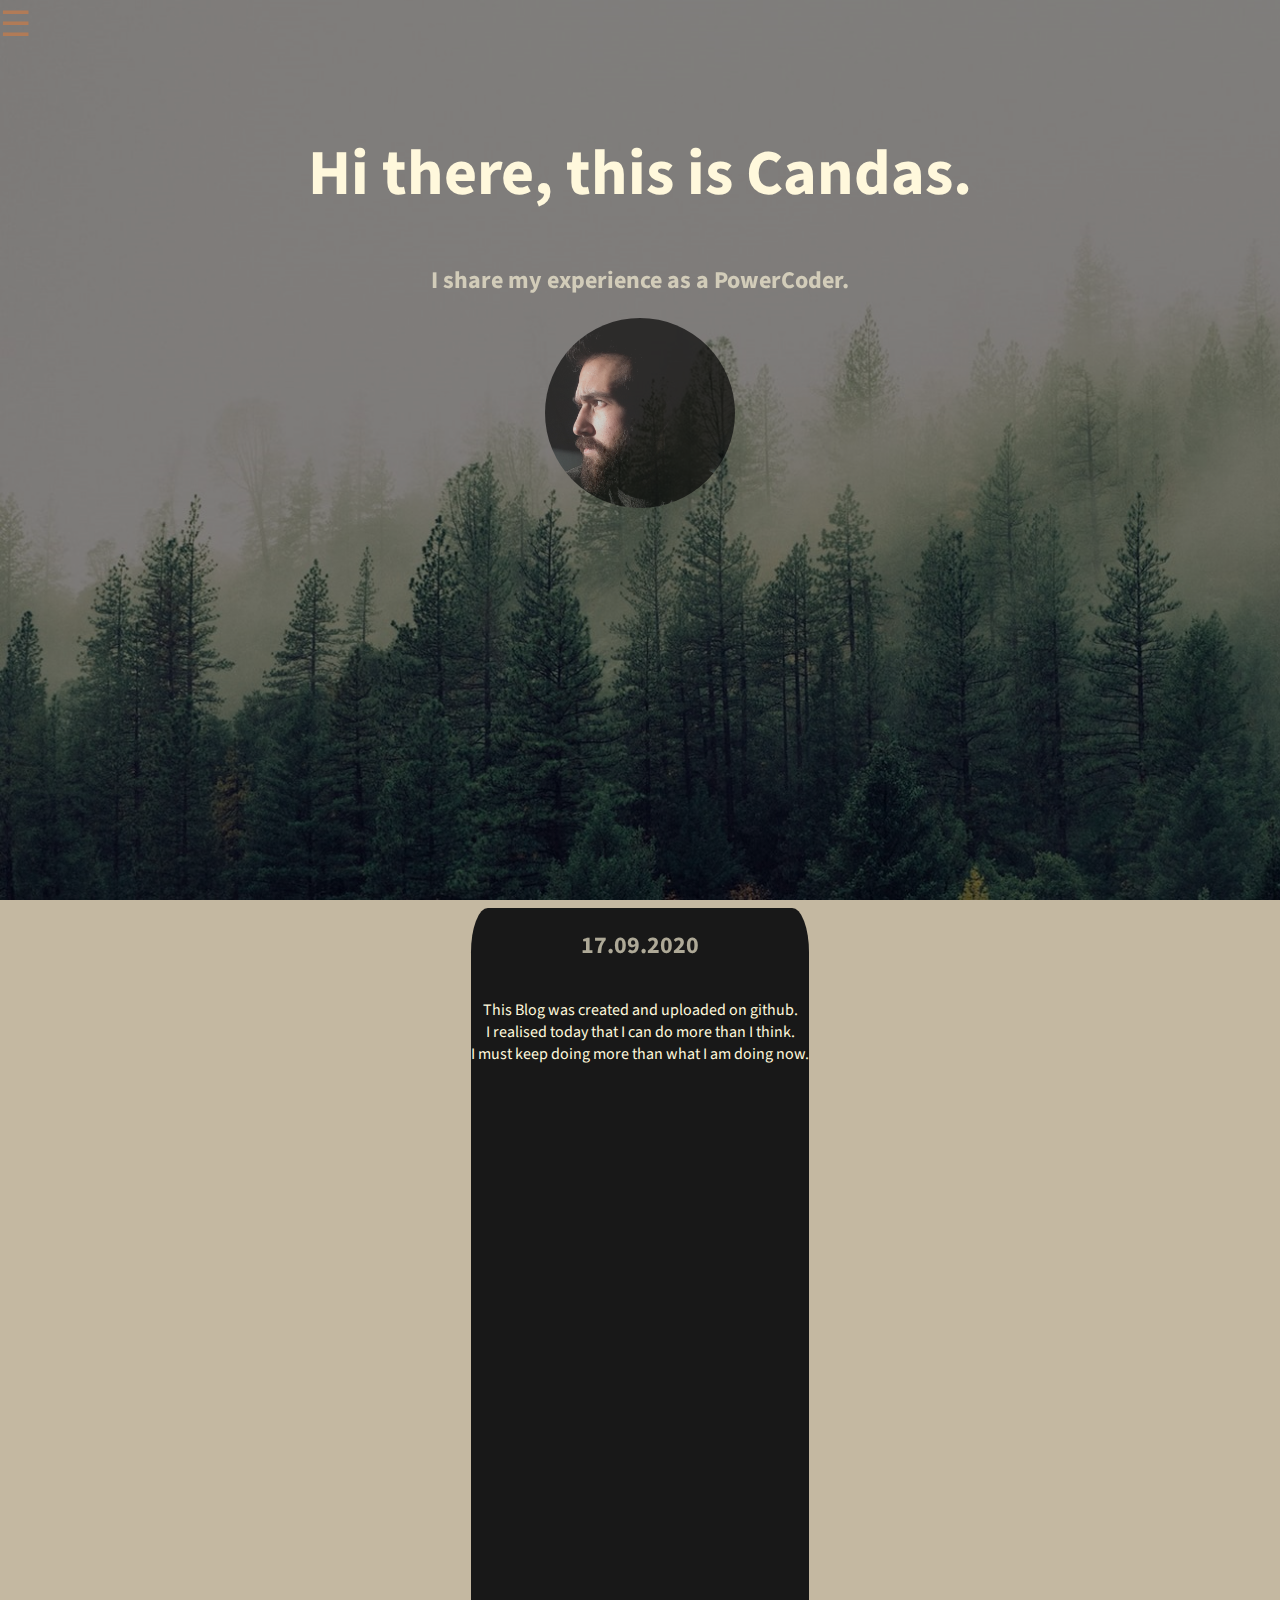
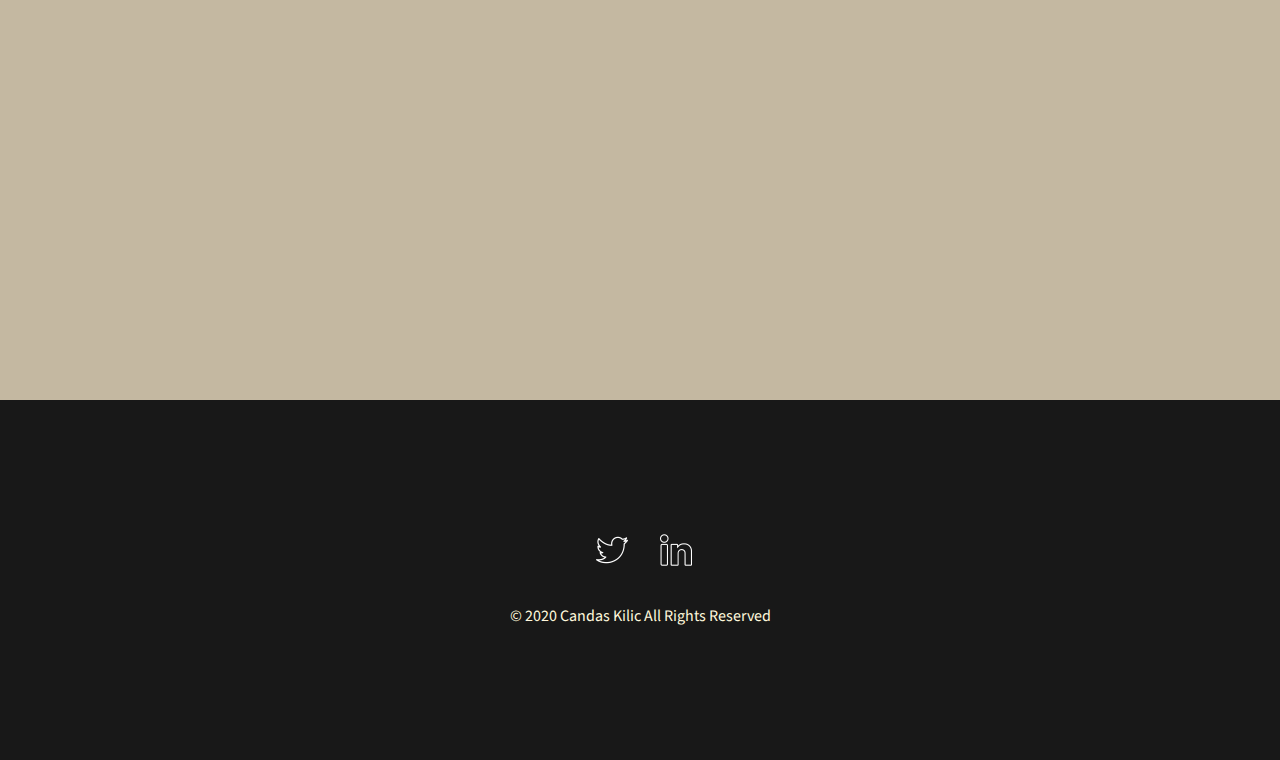
==== index.html @ 48cf48e7 "contact update" ====
<!DOCTYPE html>
<html lang="en">
<head>
    <meta charset="UTF-8">
    <meta name="viewport" content="width=device-width, initial-scale=1.0">
    <link rel="stylesheet" href="style.css">
    <link href="https://fonts.googleapis.com/css2?family=Kumbh+Sans&display=swap" rel="stylesheet">
    <title>New Layout for My Blog</title>
</head>
<body>
    <div class="container">
        <header class="logo-and-menu">
        
        <div id="mySidebar" class="sidebar">
                <a href="javascript:void(0)" class="closebtn" onclick="closeNav()">×</a>
                <a href="#home">Home</a>
                <a href="#blog">Blog</a>
                <a href="#">Clients</a>
                <a href="#contact">Contact</a>
              </div>
              
              <div id="main">
                <button class="openbtn" onclick="openNav()">☰
                </button>  
              </div>
              
              
            
        </header>

        <section class="welcome-section">
                <h1 id="home">Hi there, this is Candas.</h1>
                <h2>I share my experience as a PowerCoder.</h2>
                
                <div>
                    <img class="profile-pic" src="images/20190318_1814392.jpg" alt="profile picture" height="190px" width="190px">
                </div>
                        
        </section>

        <section id="blog" class="blog-section">

                <article class="daily-cards">
                    <h2>17.09.2020</h2>
                    <p>
                        This Blog was created and uploaded on github.<br>
                        I realised today that I can do more than I think.<br>
                        I must keep doing more than what I am doing now.<br>
                    </p>
                </article>
                
        </section>

        <section id="" class="blog-section">

        </section>

        <section id="" class="blog-section">

        </section>

    </div>
    
    <script>
        function openNav() {
          document.getElementById("mySidebar").style.width = "200px";
          document.getElementById("main").style.marginLeft = "200px";
        }
        
        function closeNav() {
          document.getElementById("mySidebar").style.width = "0";
          document.getElementById("main").style.marginLeft= "0";
        }
        </script>
           
</body>


<footer id="contact">
    <div>

        <ul class="footer-list">
            <li>
                <a target="_blank" href="https://twitter.com/candasklc"><img class="social-logos" src="images/twitter.png" alt="twitter"></a>
            </li>
            
            <li>
                <a href=""><img class="social-logos" src="images/linkedin.png" alt="linked-in"></a>
            </li>
            
            
        </ul>
        
    </div>  

    <div class="copyright">
        <p>
            © 2020 Candas Kilic All Rights Reserved
        </p>
    </div>

</footer>


</html>
---- style.css ----
@import url('https://fonts.googleapis.com/css2?family=Source+Sans+Pro&display=swap');
html{
    scroll-behavior: smooth;
    background-color: rgb(24, 24, 24);
    color: cornsilk;
    font-family: 'Source Sans Pro', sans-serif;

}
body{
    margin: 0;
}
.container{
    padding: 0;
    margin: 0;
}
.logo-and-menu{
    position: fixed;
    width: 100%;
    display: inline-flex;
    justify-content: space-between;
    background-color: transparent;
    
    
}
/*----------------MENU---------------*/
.sidebar {
    height: 100%;
    width: 0;
    position: fixed;
    z-index: 1;
    top: 0;
    left: 0;
    background-color: #111;
    overflow-x: hidden;
    transition: 0.2s;
    padding-top: 60px;
  }
  
  .sidebar a {
    padding: 8px 8px 8px 32px;
    text-decoration: none;
    font-size: 25px;
    font-family: 'Source Sans Pro', sans-serif;
    color: #818181;
    display: block;
    transition: 0.3s;
  }
  
  .sidebar a:hover {
    color: rgb(177, 123, 87);
  }
  
  .sidebar .closebtn {
    position: absolute;
    top: 0;
    right: 25px;
    font-size: 36px;
    margin-left: 50px;
  }
  
  .openbtn {
    font-family: 'Source Sans Pro', sans-serif;
    font-size: 2em;
    text-decoration: none;
    cursor: pointer;
    background-color: transparent;
    color: white;
    padding:0;
    border: none;
    transition: 0.3s;
  }
  
  .openbtn:hover {
    color: rgb(177, 123, 87);
    font-size: 2.2em;
  }
  
  #main {
    transition: margin-left .5s;
    padding: 0;
  }
  
  /* On smaller screens, where height is less than 450px, change the style of the sidenav (less padding and a smaller font size) */
  @media screen and (max-height: 450px) {
    .sidebar {padding-top: 15px;}
    .sidebar a {font-size: 18px;}
  }
/*----------------/MENU---------------*/


/*----------------Welcome Section---------------*/

.welcome-section{
    width: 100%;
    height: 100vh;
    background-image: linear-gradient(rgba(0,0,0,0.5),rgba(0,0,0,0.5)), url(images/jay-mantri-TFyi0QOx08c-unsplash.jpg);
    background-size: cover;
    text-align: center;   

}

h1{
    font-size: 4em;
    margin-top: 0;
    padding-top: 2em;
    
}
h2{
    opacity: 65%;
}
.profile-pic{
    border-radius: 50%;
    opacity: 65%;
    transition: 0.3s
}
.profile-pic:hover{
    border-radius: 40%;
    opacity: 85%;
}

/*----------------/Welcome Section---------------*/





/*----------------Blog Section---------------*/

.blog-section{
    width: 100%;
    height: 100vh;
    display: flex;
    text-align: center;   
    font-family: 'Source Sans Pro', sans-serif;
    background-color: rgb(196, 184, 161);
    justify-content: center;
}
.daily-cards{
    background-color: rgb(24, 24, 24);
    max-width: 100%;
    margin: .5em;
    
}
article{
    display: flex;
    flex-direction: column;
     
    border-radius: 5%;
    transition: 2s;

}
article:hover{
    background-color: rgba(31, 31, 31, 0.664);
}

/*----------------/Blog Section---------------*/







/*----------------Footer---------------*/
footer{
    background-color: rgb(24, 24, 24);
    height: 40vh;
    display: flex;
    justify-content: center;
    flex-direction: column;
}
footer > div{
    width: 100%;
    display: flex;
    justify-content: center;
}

.footer-list{
    list-style: none;
    display: flex;
}

.social-logos{
    width: 50%;
    border-bottom: solid transparent 1px;
    transition: 0.2s;
}
.social-logos:hover{
    border-bottom: solid white 1px;

}

.copyright > p{
    text-align: center;
}


/*----------------/Footer---------------*/
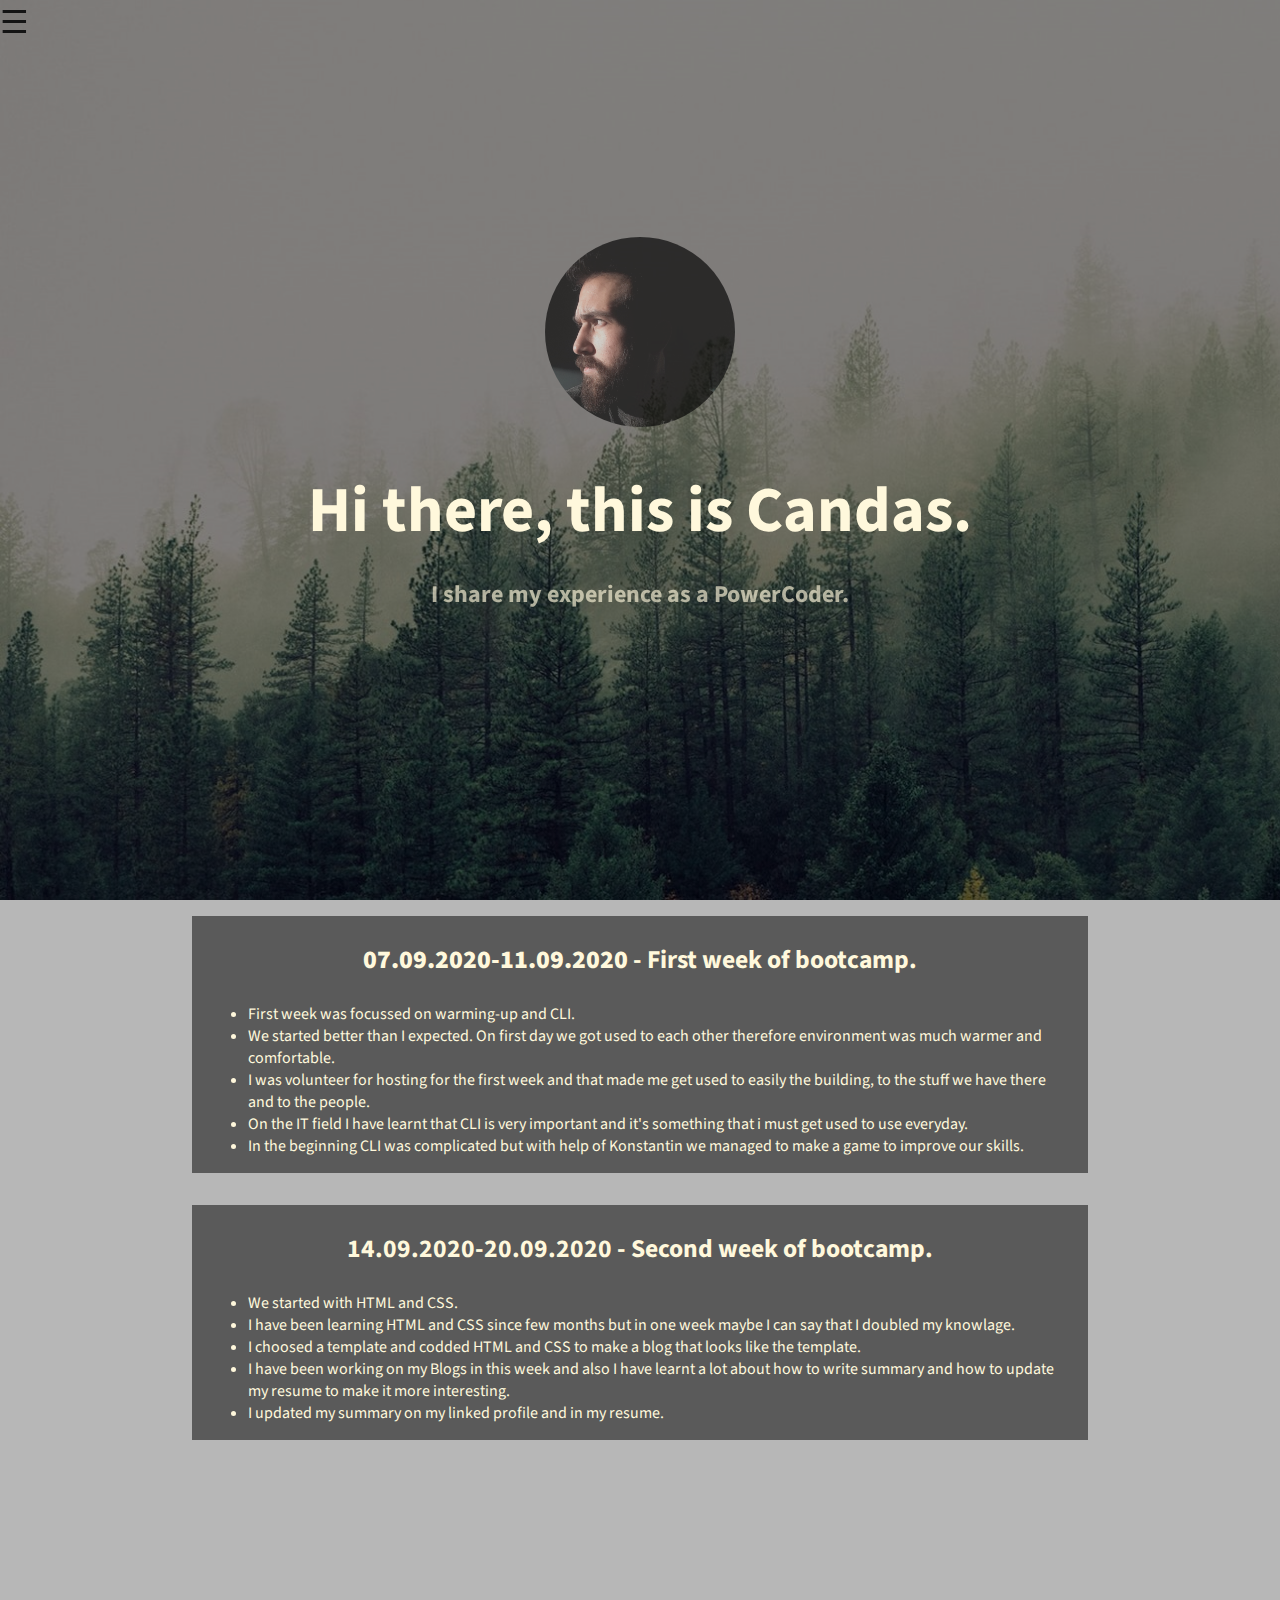
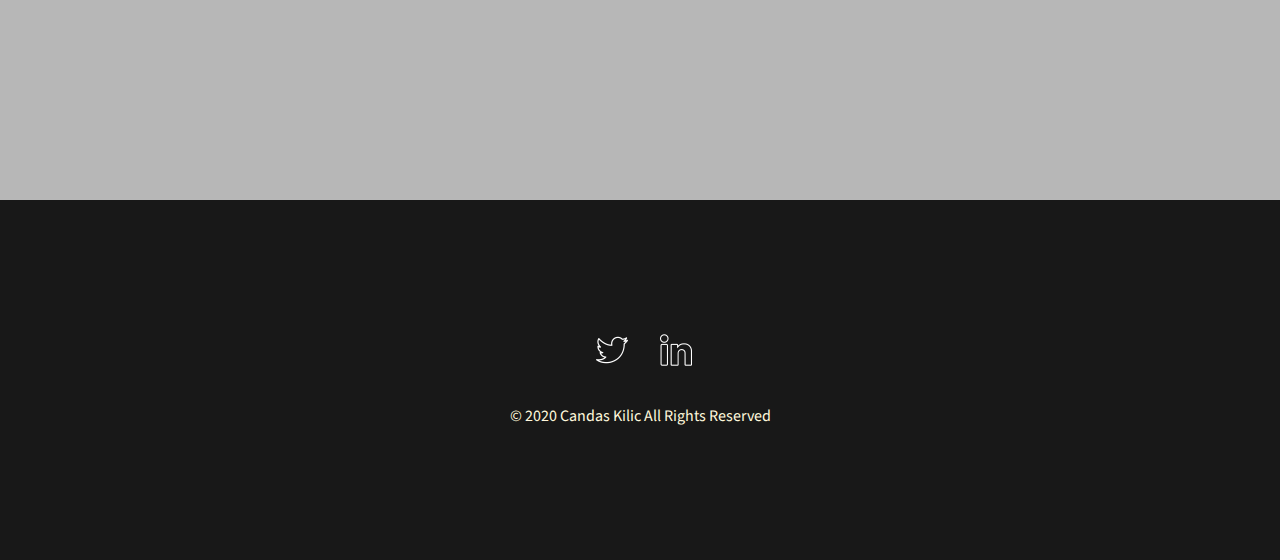
==== commit c1d0e5be: "Update" ====
--- a/index.html
+++ b/index.html
@@ -15,7 +15,7 @@
                 <a href="javascript:void(0)" class="closebtn" onclick="closeNav()">×</a>
                 <a href="#home">Home</a>
                 <a href="#blog">Blog</a>
-                <a href="#">Clients</a>
+                <a href="#cv">CV</a>
                 <a href="#contact">Contact</a>
               </div>
               
@@ -24,38 +24,60 @@
                 </button>  
               </div>
               
-              
+         </header>
+
+        <section  id="home" class="welcome-section">
+
+            <div>
+                <img class="profile-pic" src="images/20190318_1814392.jpg" alt="profile picture" height="190px" width="190px">
+            </div>
             
-        </header>
-
-        <section class="welcome-section">
-                <h1 id="home">Hi there, this is Candas.</h1>
+            <p>
+                <h1>Hi there, this is Candas.</h1>
                 <h2>I share my experience as a PowerCoder.</h2>
-                
-                <div>
-                    <img class="profile-pic" src="images/20190318_1814392.jpg" alt="profile picture" height="190px" width="190px">
-                </div>
+            </p>
+                    
+               
                         
         </section>
 
         <section id="blog" class="blog-section">
 
-                <article class="daily-cards">
-                    <h2>17.09.2020</h2>
-                    <p>
-                        This Blog was created and uploaded on github.<br>
-                        I realised today that I can do more than I think.<br>
-                        I must keep doing more than what I am doing now.<br>
-                    </p>
-                </article>
-                
-        </section>
+            <article class="blog-articles">
+                <h3><strong>07.09.2020-11.09.2020</strong> - First week of bootcamp.</h3>
+            <ul class="blog-lists">
+               <li>First week was focussed on warming-up and CLI.</li>
+               <li>We started better than I expected. On first day we got used to each other therefore environment was much warmer and comfortable.</li>
+               <li>I was volunteer for hosting for the first week and that made me get used to easily the building, to the stuff we have there and to the people.</li>
+               <li>On the IT field I have learnt that CLI is very important and it's something that i must get used to use everyday.</li>
+               <li>In the beginning CLI was complicated but with help of Konstantin we managed to make a game to improve our skills.</li>
+            </ul>
+            </article>
+            <article class="blog-articles">
+                <h3><time>14.09.2020-20.09.2020</time> - Second week of bootcamp.</h3>
+            <ul>
+               <li>We started with HTML and CSS.</li>
+               <li>I have been learning HTML and CSS since few months but in one week maybe I can say that I doubled my knowlage.</li>
+               <li>I choosed a template and codded HTML and CSS to make a blog that looks like the template.</li>
+               <li>I have been working on my Blogs in this week and also I have learnt a lot about how to write summary and how to update my resume to make it more interesting.</li>
+               <li>I updated my summary on my linked profile and in my resume.</li>
+            </ul>
+            </article>
+            <article class="blog-articles"></article>
+            <article class="blog-articles"></article>
+            <article class="blog-articles"></article>
+            <article class="blog-articles"></article>
 
-        <section id="" class="blog-section">
+            
+
 
         </section>
 
-        <section id="" class="blog-section">
+        <section id="" class="">
+
+        </section>
+
+        <section id="" class="">
 
         </section>
 
--- a/style.css
+++ b/style.css
@@ -47,7 +47,7 @@
   }
   
   .sidebar a:hover {
-    color: rgb(177, 123, 87);
+    color: rgb(221, 221, 221);
   }
   
   .sidebar .closebtn {
@@ -71,8 +71,8 @@
   }
   
   .openbtn:hover {
-    color: rgb(177, 123, 87);
-    font-size: 2.2em;
+    color: rgb(20, 20, 20);
+    font-size: 2em;
   }
   
   #main {
@@ -95,14 +95,18 @@
     height: 100vh;
     background-image: linear-gradient(rgba(0,0,0,0.5),rgba(0,0,0,0.5)), url(images/jay-mantri-TFyi0QOx08c-unsplash.jpg);
     background-size: cover;
-    text-align: center;   
+    text-align: center; 
+    display: flex;
+    flex-direction: column;
+    justify-content: center;
+
 
 }
 
 h1{
     font-size: 4em;
-    margin-top: 0;
-    padding-top: 2em;
+    margin: 0;
+    padding: 0;
     
 }
 h2{
@@ -115,7 +119,7 @@
 }
 .profile-pic:hover{
     border-radius: 40%;
-    opacity: 85%;
+    opacity: 80%;
 }
 
 /*----------------/Welcome Section---------------*/
@@ -128,31 +132,36 @@
 
 .blog-section{
     width: 100%;
-    height: 100vh;
-    display: flex;
-    text-align: center;   
-    font-family: 'Source Sans Pro', sans-serif;
-    background-color: rgb(196, 184, 161);
-    justify-content: center;
-}
-.daily-cards{
-    background-color: rgb(24, 24, 24);
-    max-width: 100%;
-    margin: .5em;
-    
-}
-article{
+    height: 100vh; 
+    background-color: rgba(216, 216, 216, 0.829);
     display: flex;
     flex-direction: column;
-     
-    border-radius: 5%;
-    transition: 2s;
-
-}
-article:hover{
-    background-color: rgba(31, 31, 31, 0.664);
-}
-
+    align-items: center;
+}
+.blog-articles{
+    background-color: #5a5a5a; 
+
+    max-width: 70%;
+    max-height: 45vh;
+    margin-top: 1em;
+    margin-bottom: 1em;
+    
+}
+.blog-lists{
+    text-align: left;
+}
+article > h3{
+    text-align: center;
+    font-size: 1.6em;
+}
+article > ul{
+   
+    margin: 1em;
+}
+
+article > li{
+    font-size: .4em;
+}
 /*----------------/Blog Section---------------*/
 
 
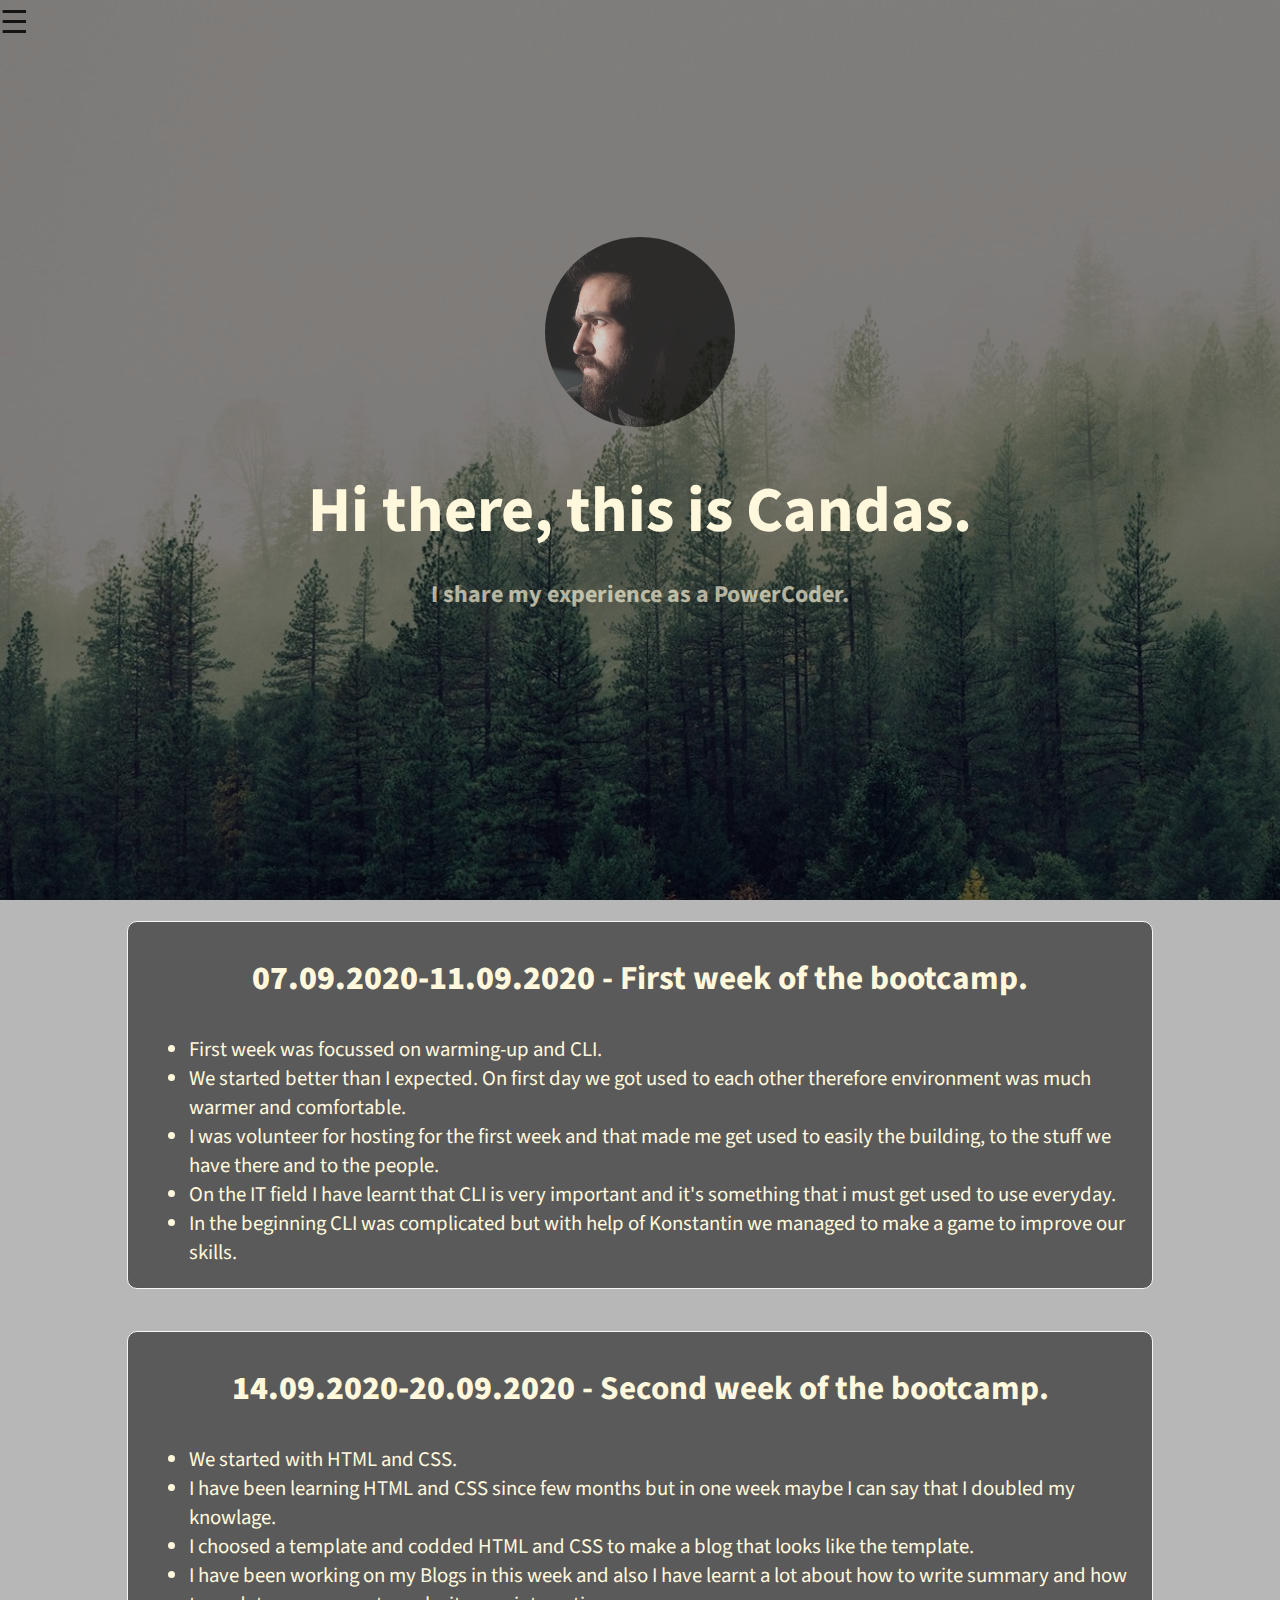
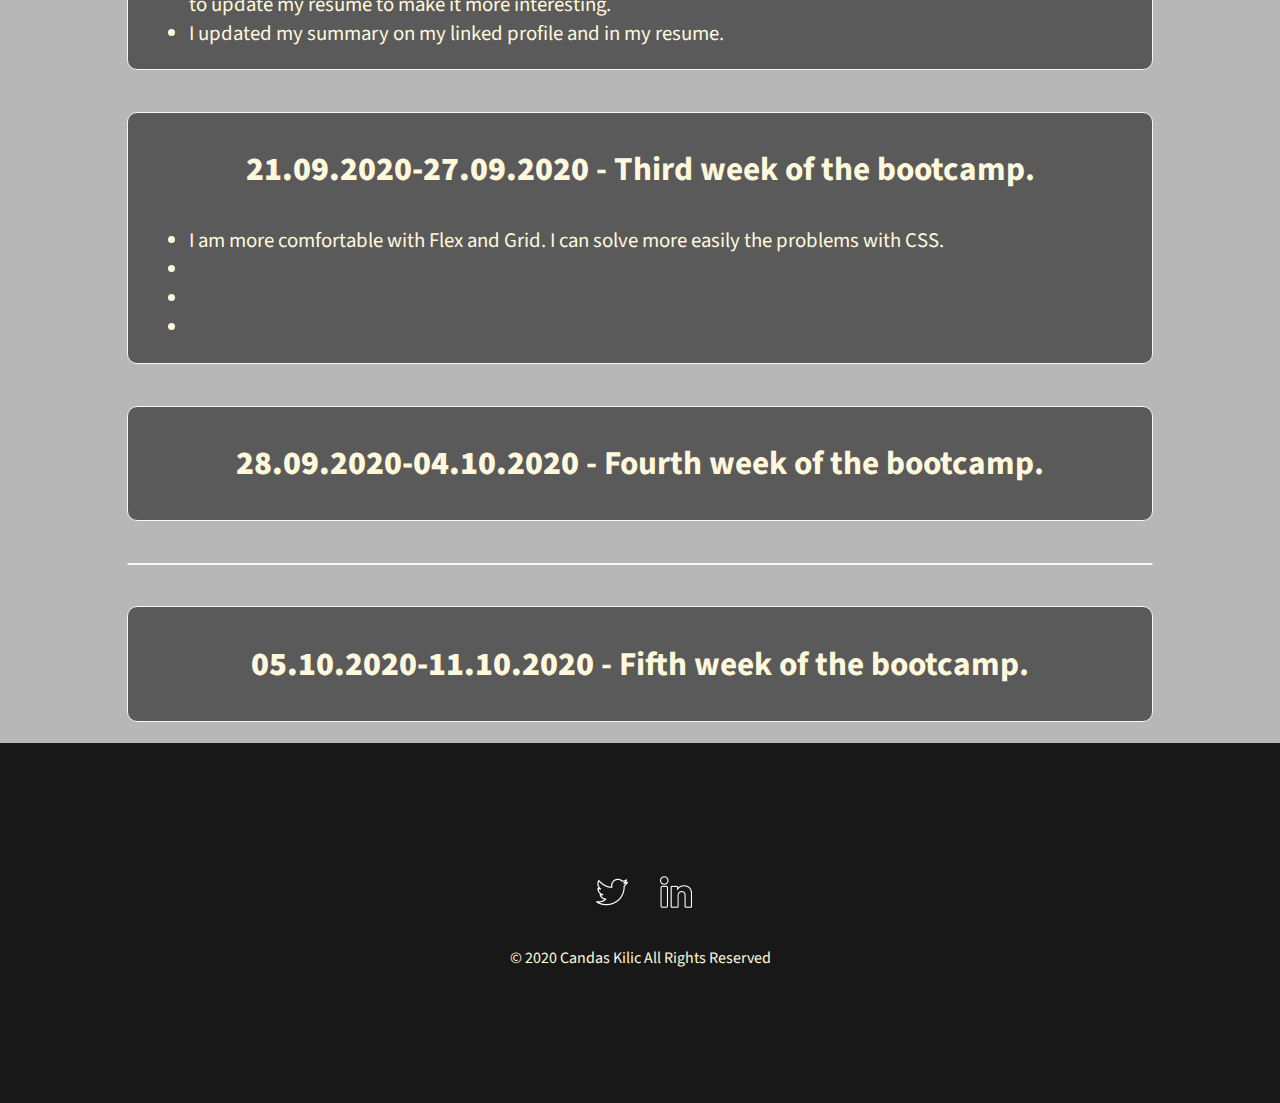
==== commit 62fe0356: "Update of last week of September" ====
--- a/index.html
+++ b/index.html
@@ -44,7 +44,7 @@
         <section id="blog" class="blog-section">
 
             <article class="blog-articles">
-                <h3><strong>07.09.2020-11.09.2020</strong> - First week of bootcamp.</h3>
+                <h3><strong>07.09.2020-11.09.2020</strong> - First week of the bootcamp.</h3>
             <ul class="blog-lists">
                <li>First week was focussed on warming-up and CLI.</li>
                <li>We started better than I expected. On first day we got used to each other therefore environment was much warmer and comfortable.</li>
@@ -54,7 +54,7 @@
             </ul>
             </article>
             <article class="blog-articles">
-                <h3><time>14.09.2020-20.09.2020</time> - Second week of bootcamp.</h3>
+                <h3><strong>14.09.2020-20.09.2020</strong> - Second week of the bootcamp.</h3>
             <ul>
                <li>We started with HTML and CSS.</li>
                <li>I have been learning HTML and CSS since few months but in one week maybe I can say that I doubled my knowlage.</li>
@@ -63,11 +63,22 @@
                <li>I updated my summary on my linked profile and in my resume.</li>
             </ul>
             </article>
-            <article class="blog-articles"></article>
-            <article class="blog-articles"></article>
-            <article class="blog-articles"></article>
-            <article class="blog-articles"></article>
+            <article class="blog-articles">
+                <h3><strong>21.09.2020-27.09.2020</strong> - Third week of the bootcamp.</h3>
+                <ul>
+                    <li>I am more comfortable with Flex and Grid. I can solve more easily the problems with CSS.</li>
+                    <li></li>
+                    <li></li>
+                    <li></li>
 
+                </ul>
+            </article>
+            <article class="blog-articles">
+                <h3><strong>28.09.2020-04.10.2020</strong> - Fourth week of the bootcamp.</h3>
+            </article>            <article class="blog-articles"></article>
+            <article class="blog-articles">
+                <h3><strong>05.10.2020-11.10.2020</strong> - Fifth week of the bootcamp.</h3>
+            </article>
             
 
 
--- a/style.css
+++ b/style.css
@@ -23,11 +23,14 @@
     
 }
 /*----------------MENU---------------*/
+header{
+    z-index: 1;
+}
 .sidebar {
     height: 100%;
     width: 0;
     position: fixed;
-    z-index: 1;
+    
     top: 0;
     left: 0;
     background-color: #111;
@@ -84,6 +87,7 @@
   @media screen and (max-height: 450px) {
     .sidebar {padding-top: 15px;}
     .sidebar a {font-size: 18px;}
+    .blog-articles{max-width: 100%;}
   }
 /*----------------/MENU---------------*/
 
@@ -131,8 +135,7 @@
 /*----------------Blog Section---------------*/
 
 .blog-section{
-    width: 100%;
-    height: 100vh; 
+    width: 100%; 
     background-color: rgba(216, 216, 216, 0.829);
     display: flex;
     flex-direction: column;
@@ -140,13 +143,19 @@
 }
 .blog-articles{
     background-color: #5a5a5a; 
-
-    max-width: 70%;
-    max-height: 45vh;
+    border: solid 1.2px whitesmoke;
+    width: 80%;
     margin-top: 1em;
     margin-bottom: 1em;
-    
-}
+    border-radius: 10px;
+    transition: .5s;
+    font-size: 1.3em;
+    
+}
+.blog-articles:hover{
+    background-color:  #3d3d3d;
+}
+
 .blog-lists{
     text-align: left;
 }
@@ -155,13 +164,11 @@
     font-size: 1.6em;
 }
 article > ul{
+   margin: 1em;
    
-    margin: 1em;
-}
-
-article > li{
-    font-size: .4em;
-}
+}
+
+
 /*----------------/Blog Section---------------*/
 
 
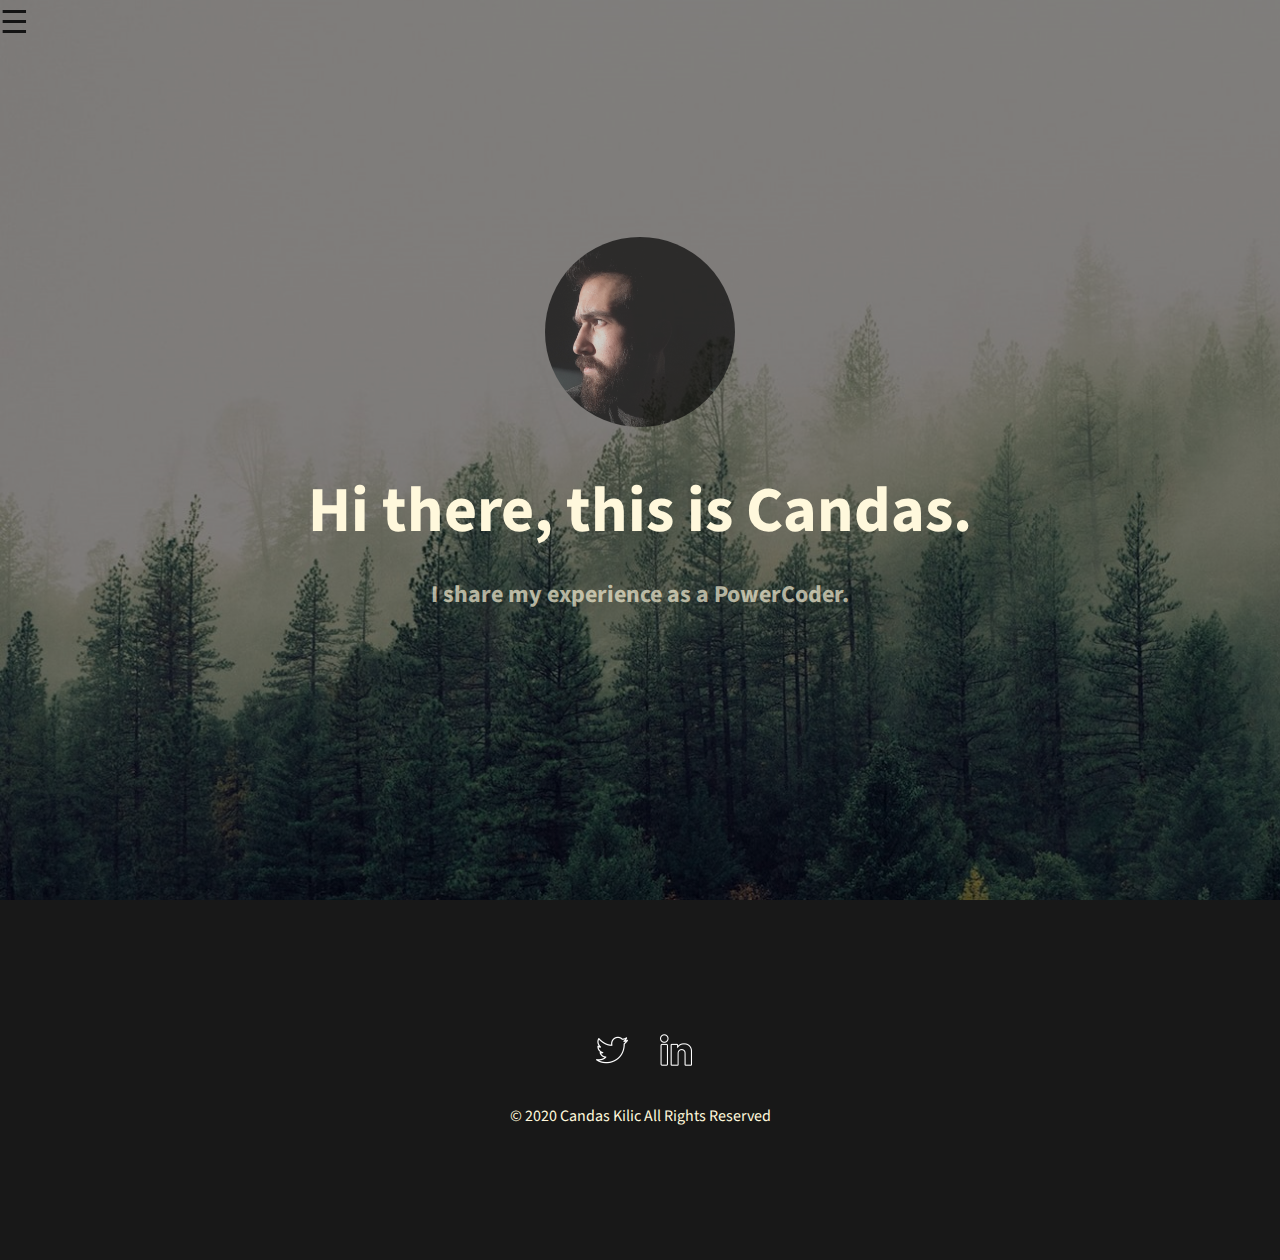
==== commit 2ba06df0: "Blog page created." ====
--- a/index.html
+++ b/index.html
@@ -14,8 +14,8 @@
         <div id="mySidebar" class="sidebar">
                 <a href="javascript:void(0)" class="closebtn" onclick="closeNav()">×</a>
                 <a href="#home">Home</a>
-                <a href="#blog">Blog</a>
-                <a href="#cv">CV</a>
+                <a href="blogpage/blogindex.html">Blog</a>
+                <a target="_blank" href="CV/CV_CandasKilic.docx.pdf">CV</a>
                 <a href="#contact">Contact</a>
               </div>
               
@@ -37,62 +37,18 @@
                 <h2>I share my experience as a PowerCoder.</h2>
             </p>
                     
-               
-                        
-        </section>
+         </section>
 
-        <section id="blog" class="blog-section">
-
-            <article class="blog-articles">
-                <h3><strong>07.09.2020-11.09.2020</strong> - First week of the bootcamp.</h3>
-            <ul class="blog-lists">
-               <li>First week was focussed on warming-up and CLI.</li>
-               <li>We started better than I expected. On first day we got used to each other therefore environment was much warmer and comfortable.</li>
-               <li>I was volunteer for hosting for the first week and that made me get used to easily the building, to the stuff we have there and to the people.</li>
-               <li>On the IT field I have learnt that CLI is very important and it's something that i must get used to use everyday.</li>
-               <li>In the beginning CLI was complicated but with help of Konstantin we managed to make a game to improve our skills.</li>
-            </ul>
-            </article>
-            <article class="blog-articles">
-                <h3><strong>14.09.2020-20.09.2020</strong> - Second week of the bootcamp.</h3>
-            <ul>
-               <li>We started with HTML and CSS.</li>
-               <li>I have been learning HTML and CSS since few months but in one week maybe I can say that I doubled my knowlage.</li>
-               <li>I choosed a template and codded HTML and CSS to make a blog that looks like the template.</li>
-               <li>I have been working on my Blogs in this week and also I have learnt a lot about how to write summary and how to update my resume to make it more interesting.</li>
-               <li>I updated my summary on my linked profile and in my resume.</li>
-            </ul>
-            </article>
-            <article class="blog-articles">
-                <h3><strong>21.09.2020-27.09.2020</strong> - Third week of the bootcamp.</h3>
-                <ul>
-                    <li>I am more comfortable with Flex and Grid. I can solve more easily the problems with CSS.</li>
-                    <li></li>
-                    <li></li>
-                    <li></li>
-
-                </ul>
-            </article>
-            <article class="blog-articles">
-                <h3><strong>28.09.2020-04.10.2020</strong> - Fourth week of the bootcamp.</h3>
-            </article>            <article class="blog-articles"></article>
-            <article class="blog-articles">
-                <h3><strong>05.10.2020-11.10.2020</strong> - Fifth week of the bootcamp.</h3>
-            </article>
-            
-
-
-        </section>
+ <!--******************************** END OF WELCOME SECTION  ******************************************-->       
 
         <section id="" class="">
 
         </section>
 
-        <section id="" class="">
-
-        </section>
+        
 
     </div>
+ <!--******************************** JAVASCRIPT ******************************************-->       
     
     <script>
         function openNav() {
@@ -105,7 +61,8 @@
           document.getElementById("main").style.marginLeft= "0";
         }
         </script>
-           
+    <!--******************************** END OF JAVASCRIPT ******************************************-->       
+        
 </body>
 
 
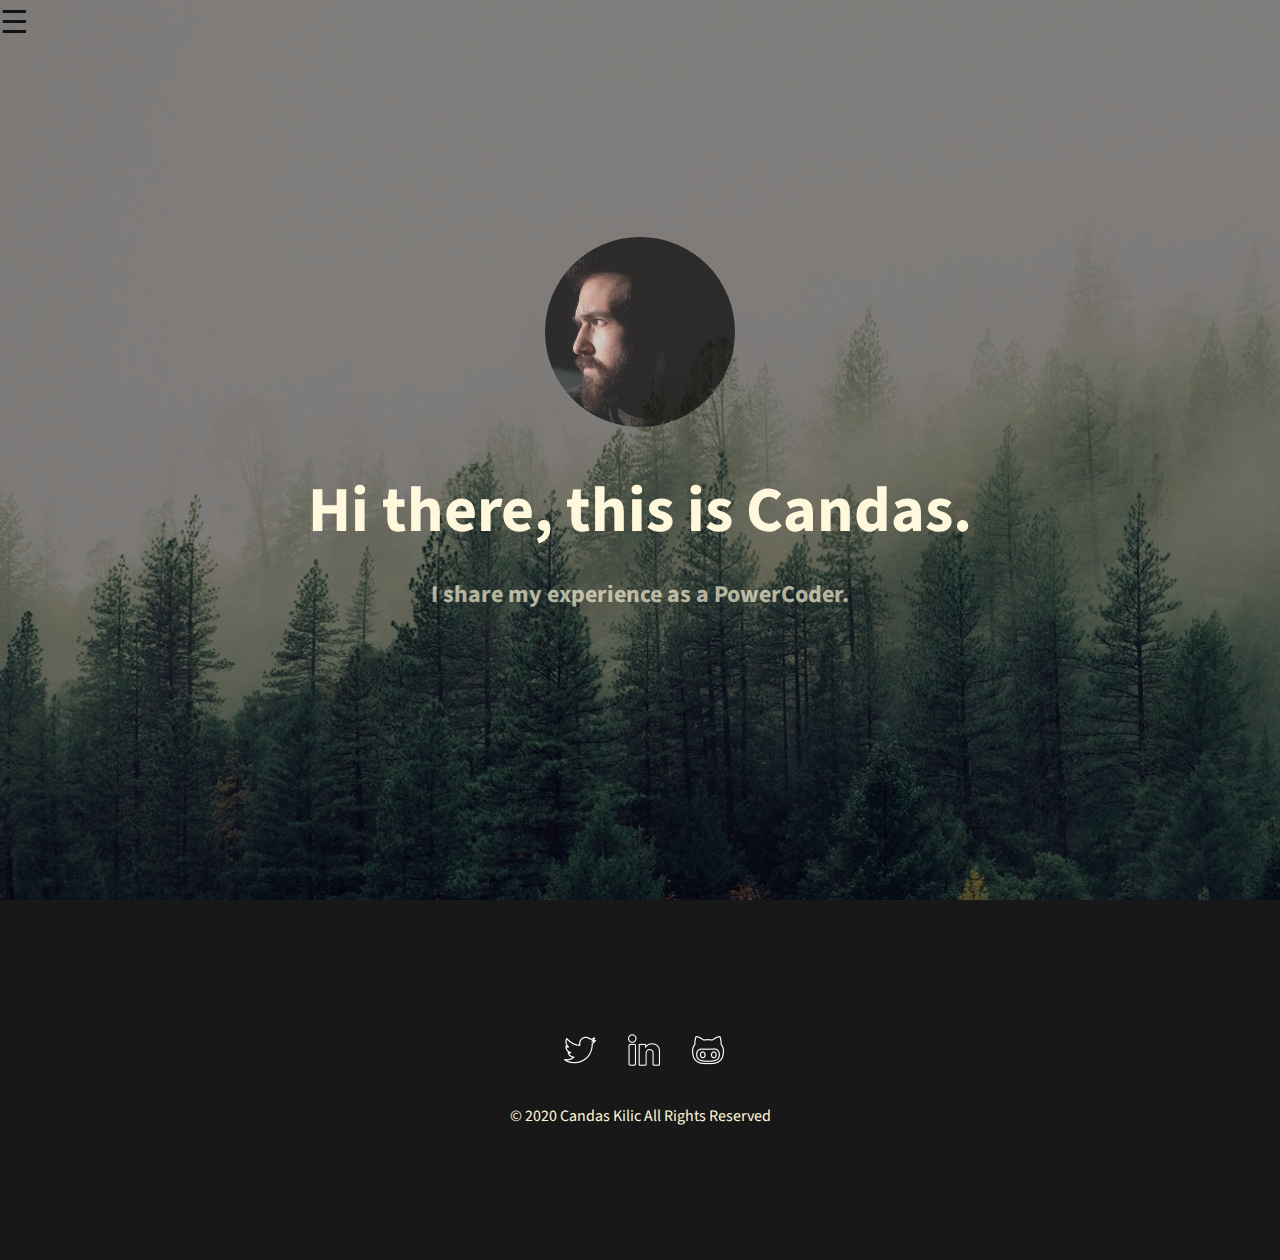
==== commit 8d8db4e0: "Update(links, blog page, post cards.)" ====
--- a/index.html
+++ b/index.html
@@ -9,6 +9,7 @@
 </head>
 <body>
     <div class="container">
+       
         <header class="logo-and-menu">
         
         <div id="mySidebar" class="sidebar">
@@ -75,7 +76,11 @@
             </li>
             
             <li>
-                <a href=""><img class="social-logos" src="images/linkedin.png" alt="linked-in"></a>
+                <a target="_blank" href="https://www.linkedin.com/in/candas-kilic/"><img class="social-logos" src="images/linkedin.png" alt="linked-in"></a>
+            </li>
+
+            <li>
+                <a target="_blank" href="https://github.com/candasklc"><img class="social-logos" src="../images/github.png" alt="github"></a>
             </li>
             
             
--- a/style.css
+++ b/style.css
@@ -103,8 +103,6 @@
     display: flex;
     flex-direction: column;
     justify-content: center;
-
-
 }
 
 h1{
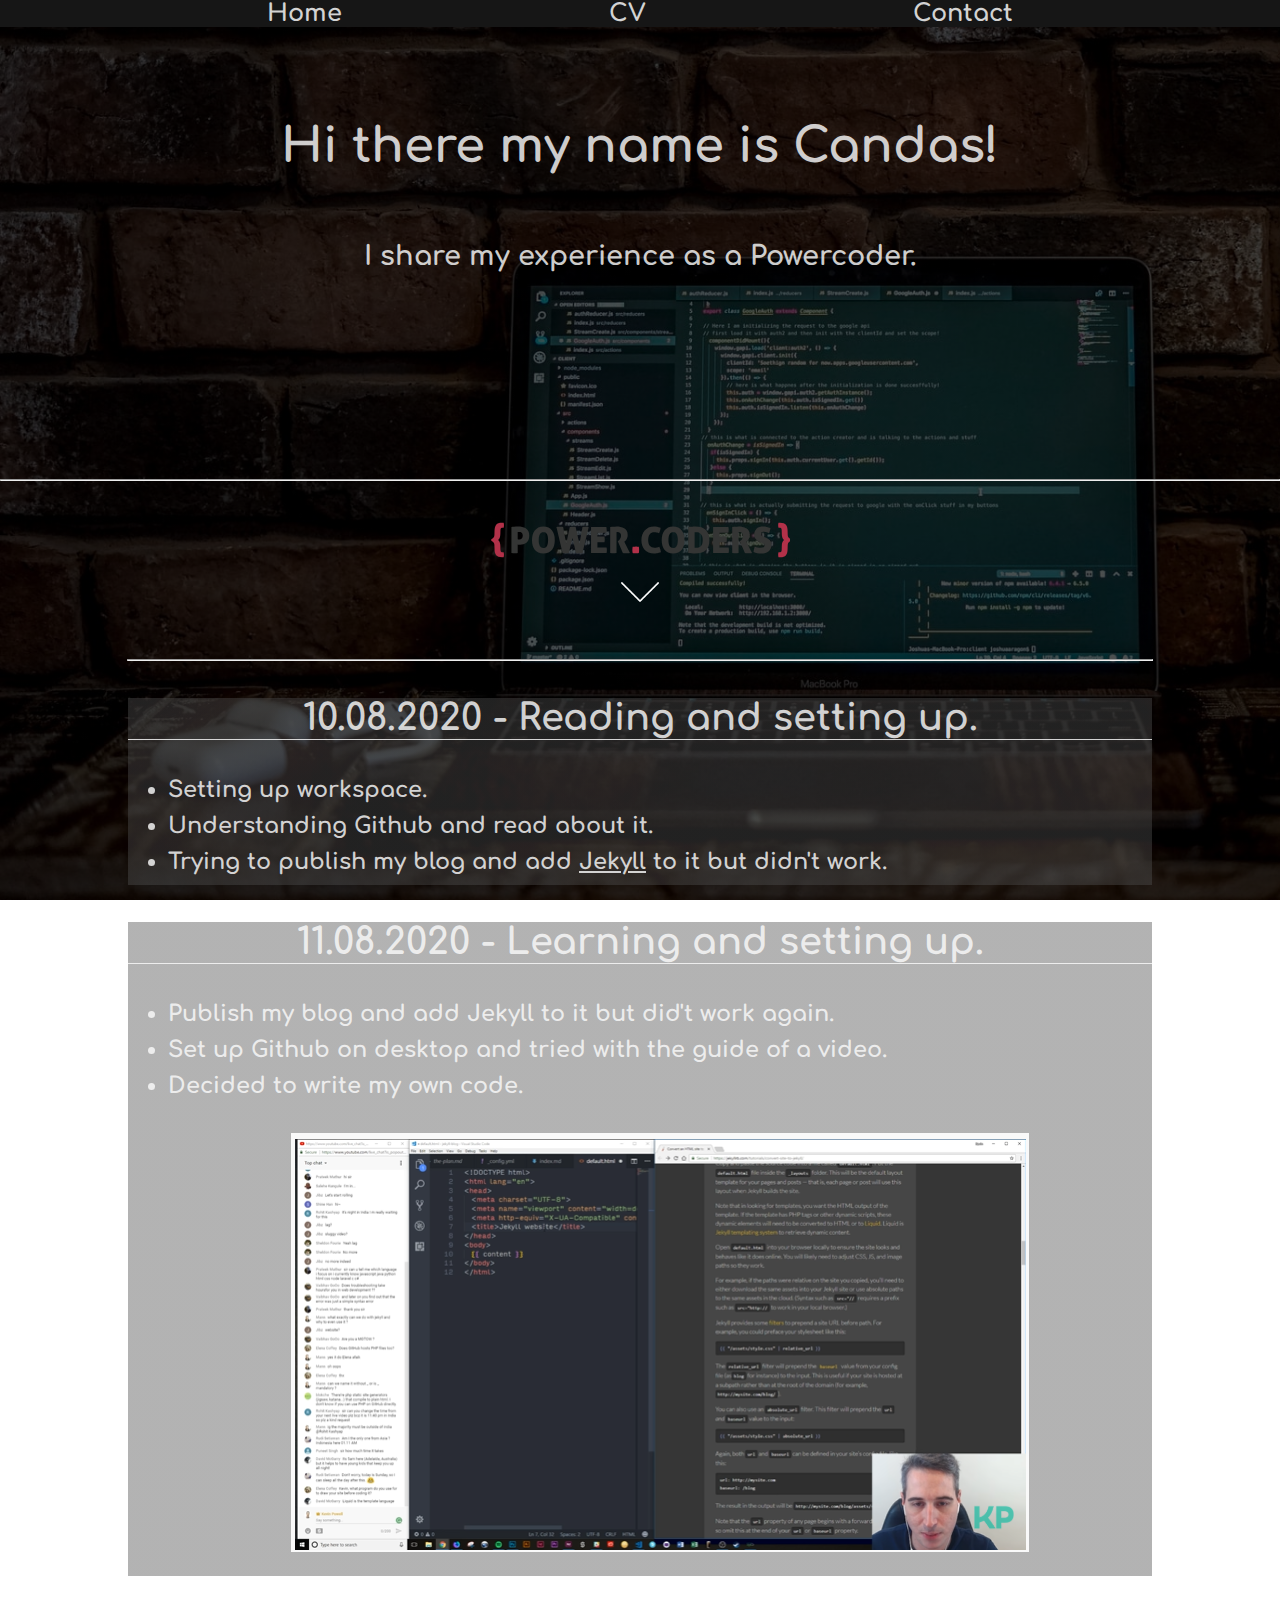
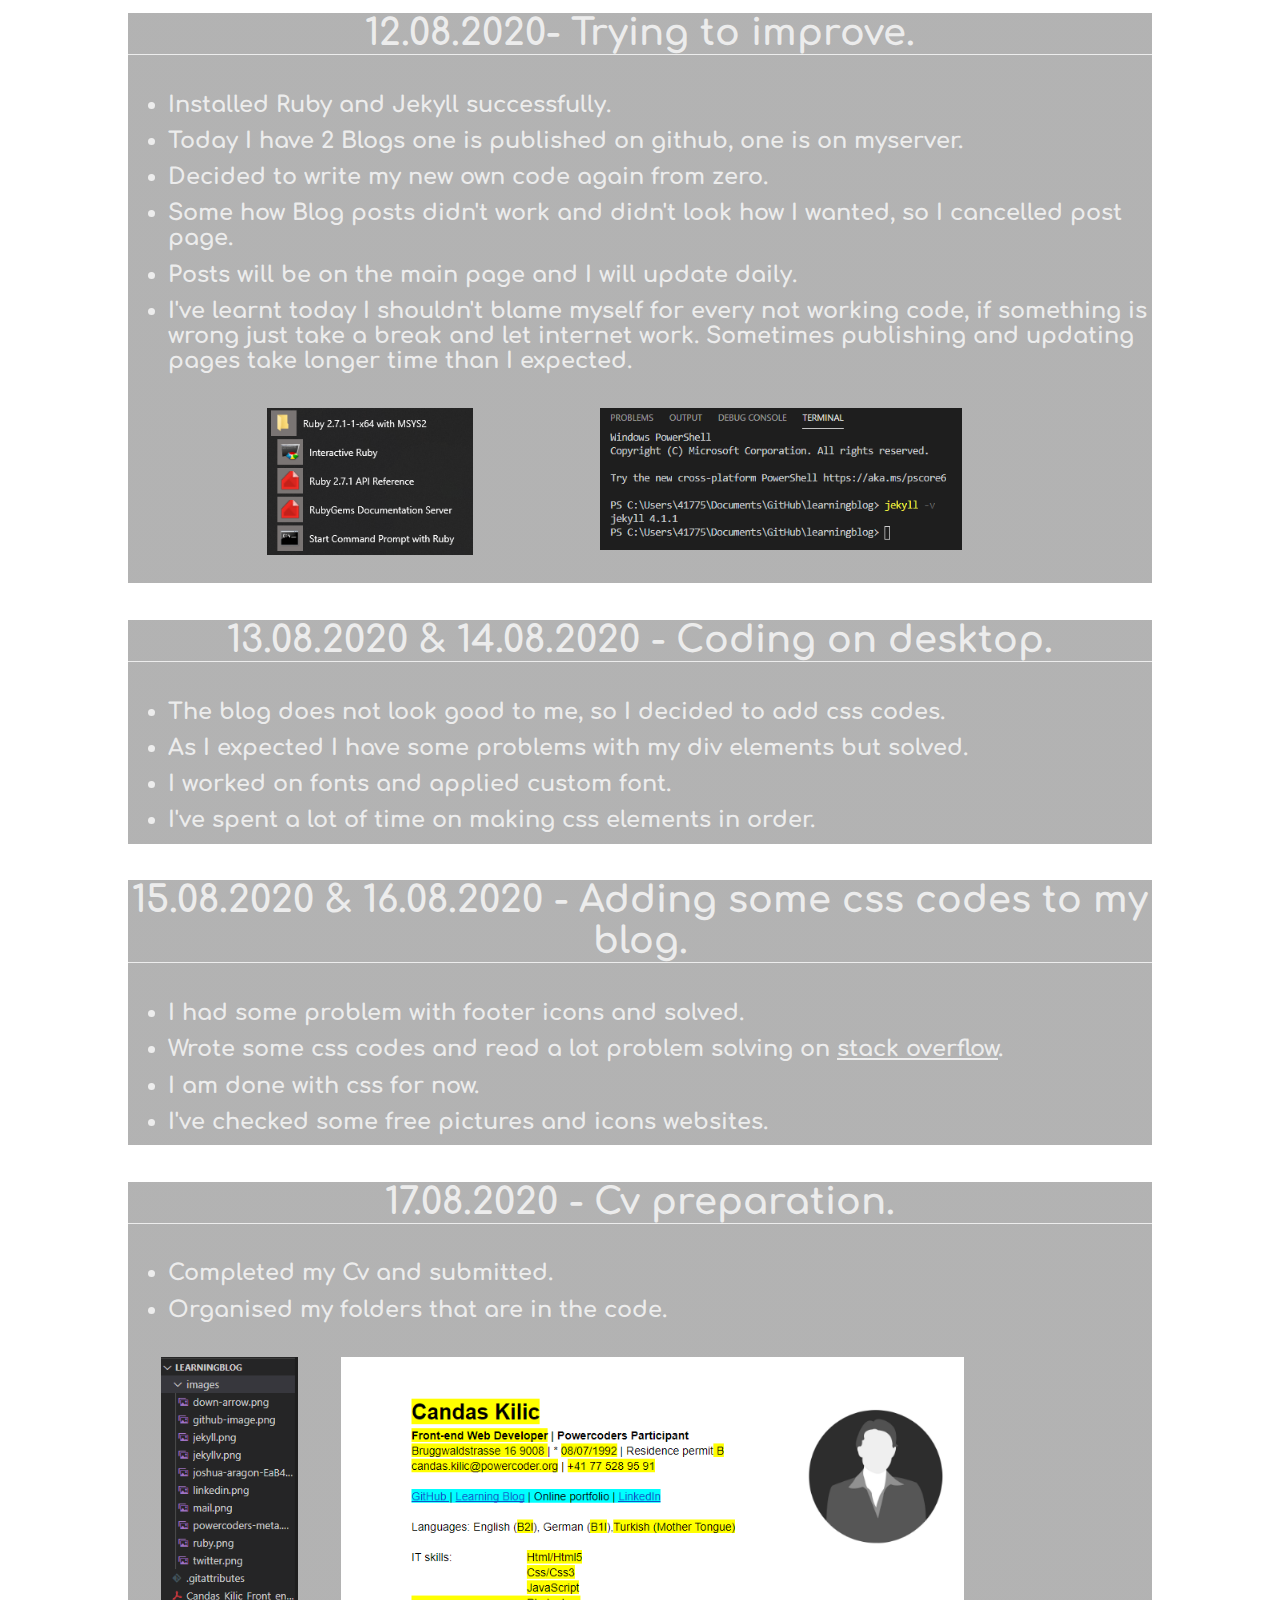
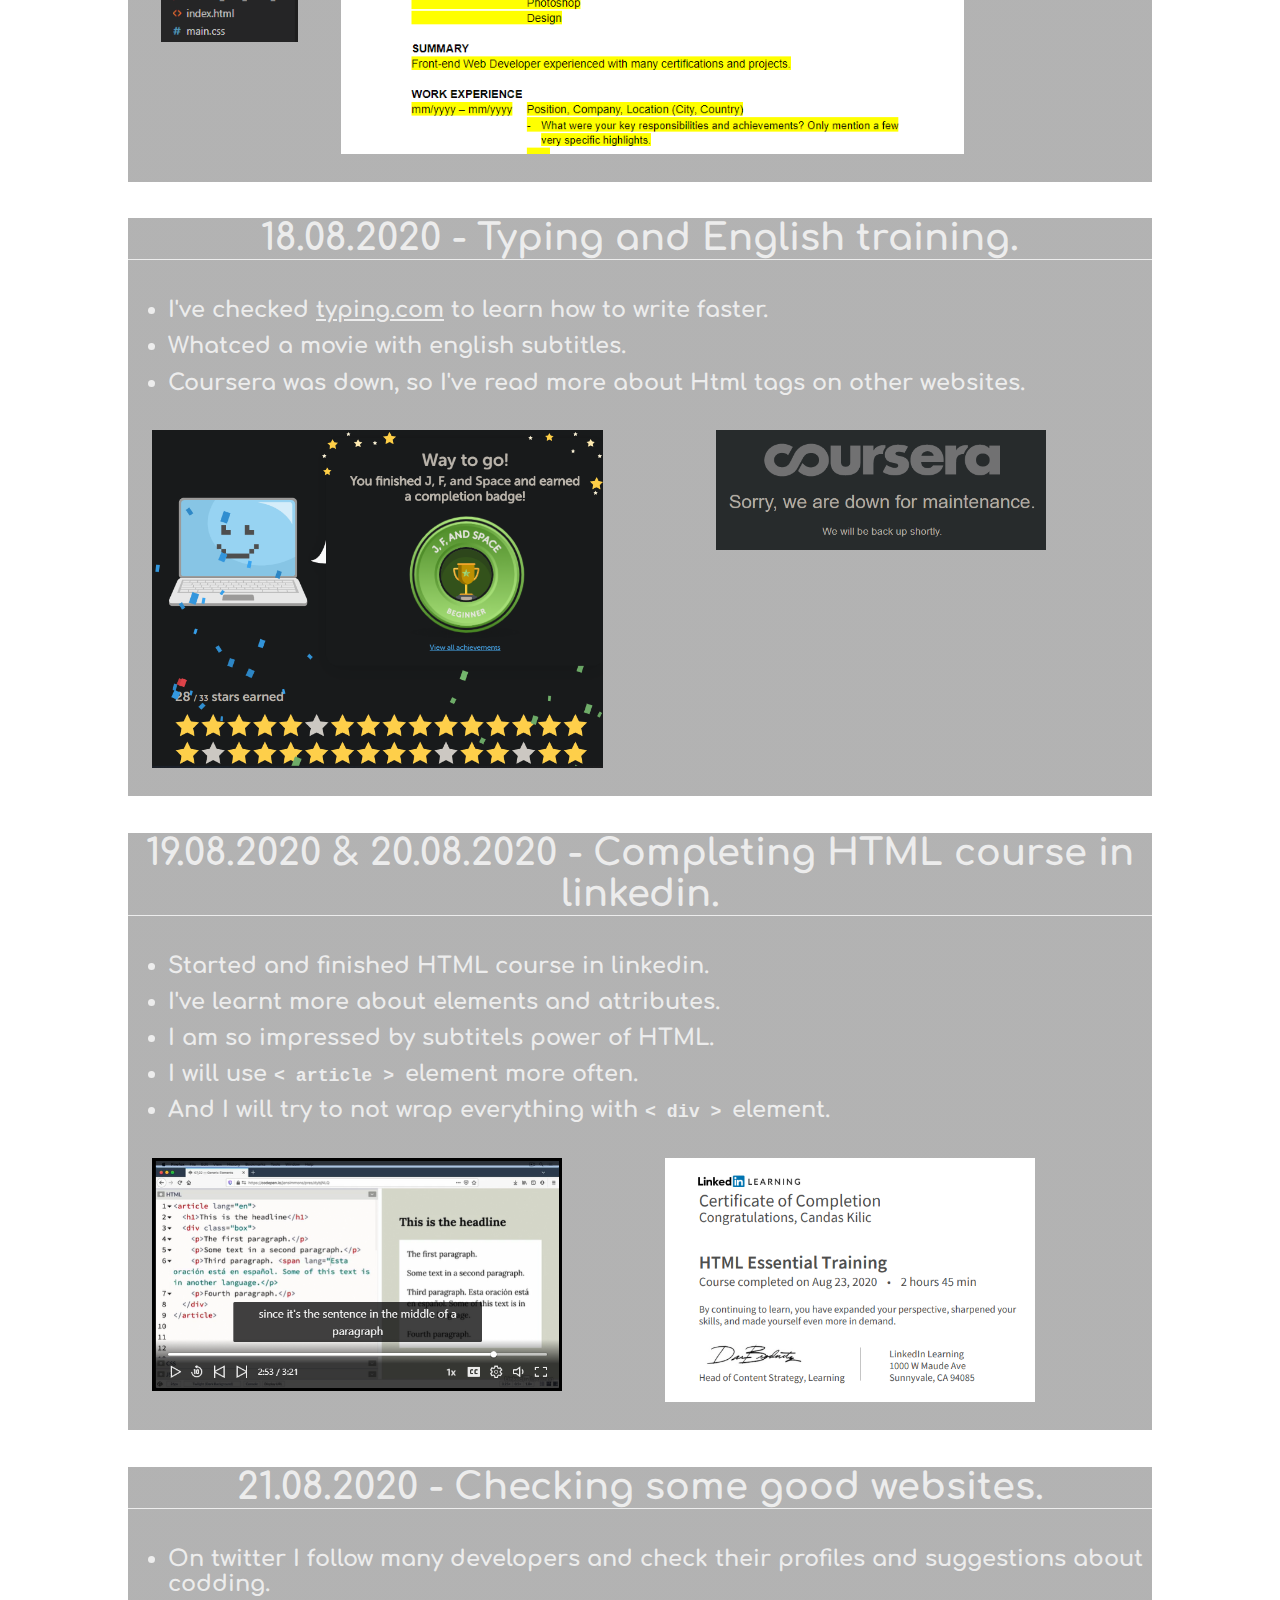
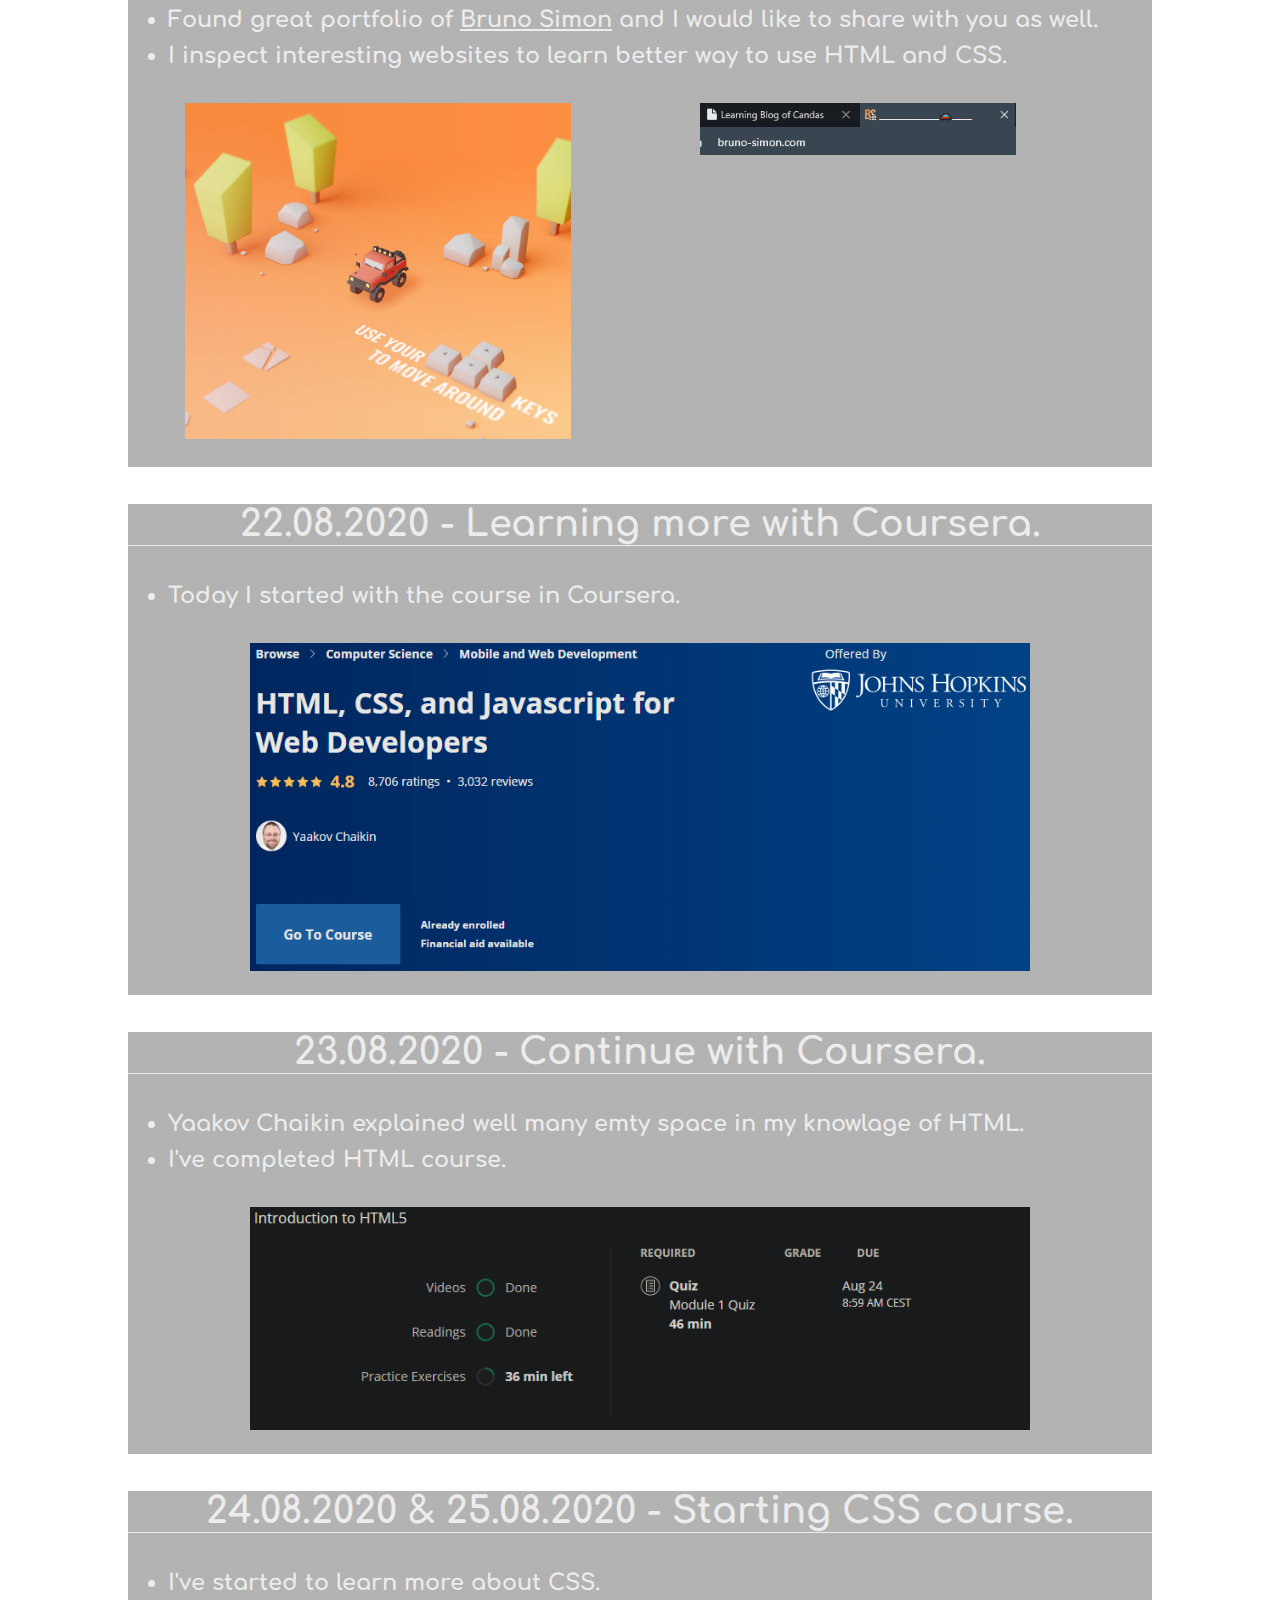
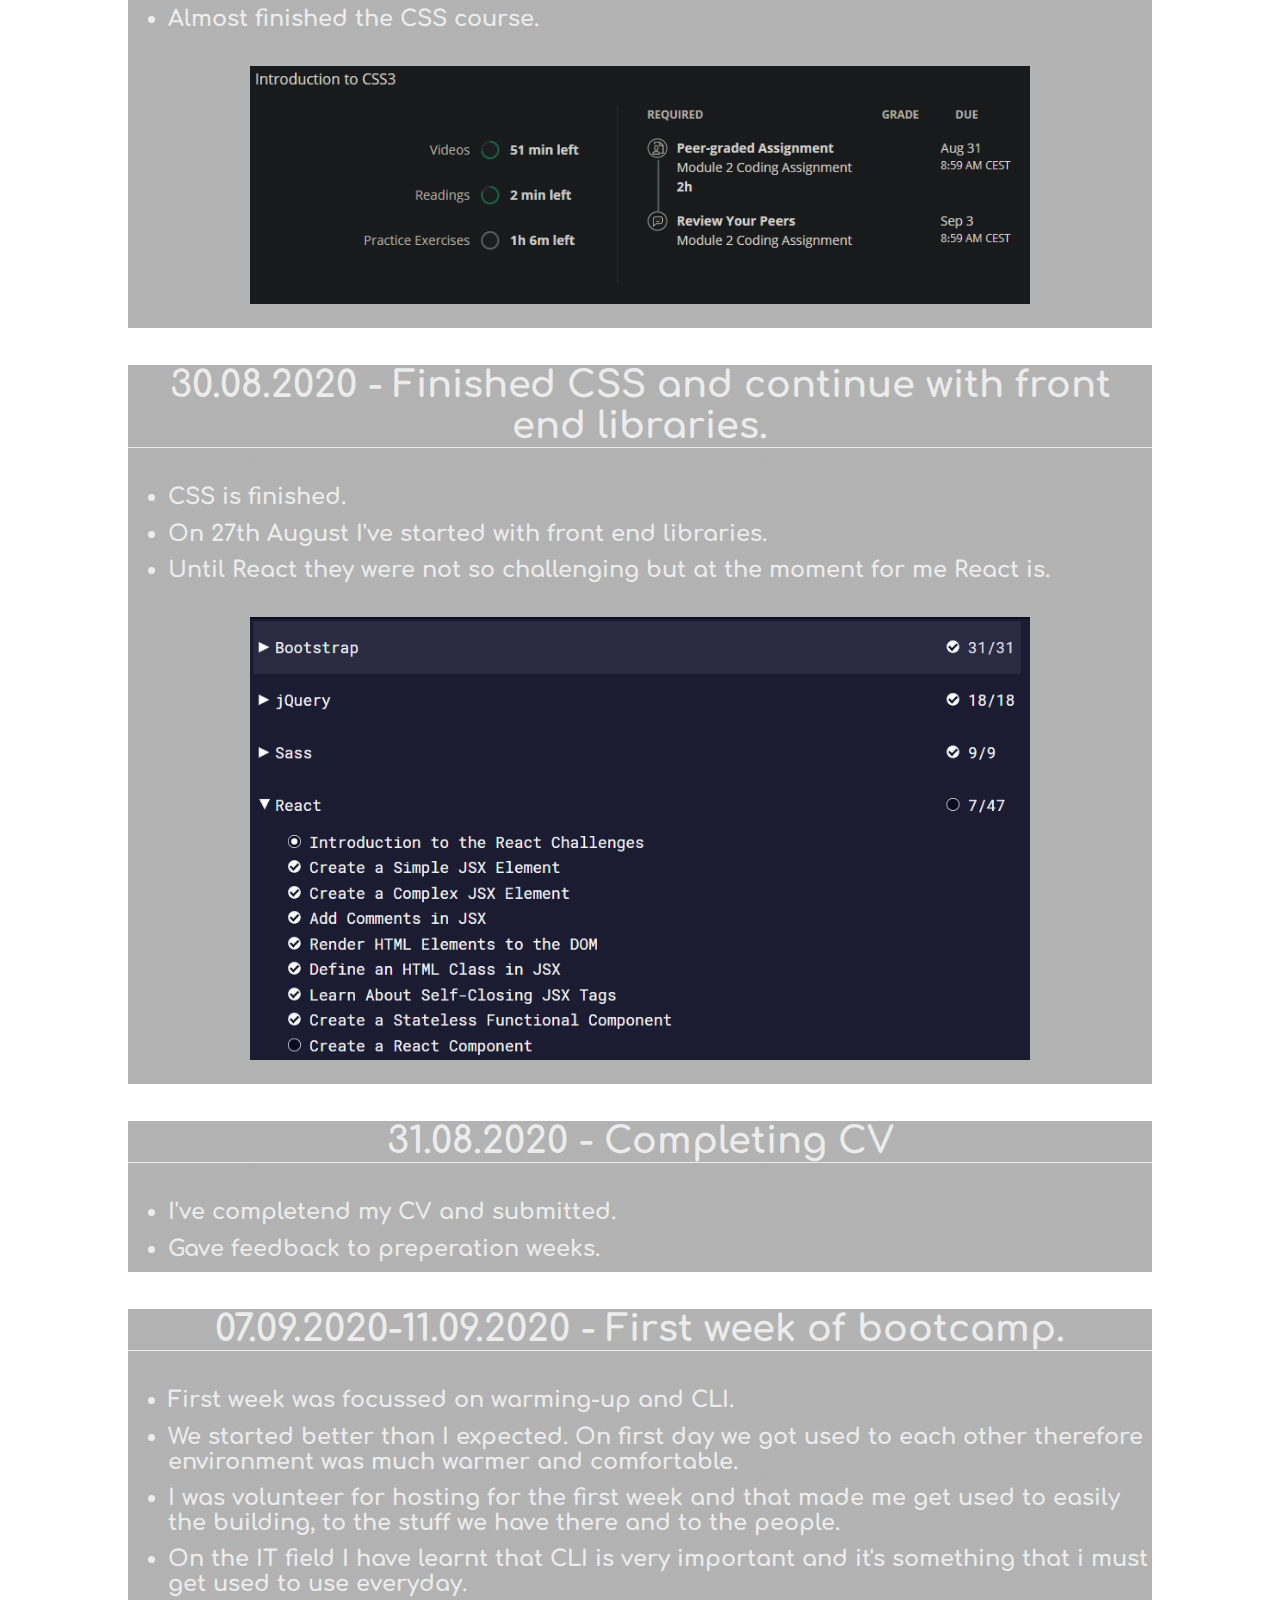
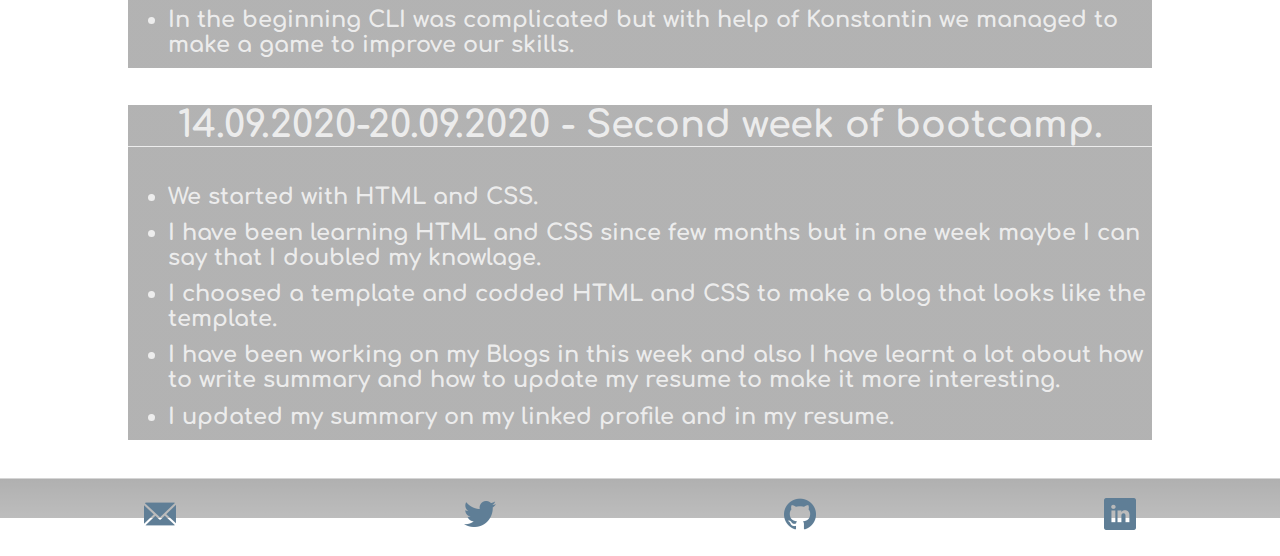
==== commit a5872b82: "Change of blogs" ====
--- a/index.html
+++ b/index.html
@@ -1,100 +1,288 @@
 <!DOCTYPE html>
 <html lang="en">
 <head>
-    <meta charset="UTF-8">
-    <meta name="viewport" content="width=device-width, initial-scale=1.0">
-    <link rel="stylesheet" href="style.css">
-    <link href="https://fonts.googleapis.com/css2?family=Kumbh+Sans&display=swap" rel="stylesheet">
-    <title>New Layout for My Blog</title>
+    <link rel="stylesheet" href="main.css">
+    <link href="https://fonts.googleapis.com/css2?family=Comfortaa:wght@700&display=swap" rel="stylesheet">
+    <title>Learning Blog of Candas</title>    
 </head>
 <body>
-    <div class="container">
+        <ul class="navbar">
+            <li>
+                <a class="navbar-links" href="#home">Home</a>
+            </li>
+            <li>
+                <a class="navbar-links" target="blank" class="links" href="CV/Candas_Kilic_Front_end_Web-Entwickler.pdf">CV</a>
+            </li>
+            <li>
+                <a class="navbar-links" href="#contact">Contact</a>
+            </li>
+           
+        </ul>
+    
+    <section class="container"> 
+        
+          
+        <section class="titels">
+            <h1 class="welcome" id="home">Hi there my name is Candas!</h1>
+            <h2 class="before-arrow welcome">I share my experience as a Powercoder.</h2>
+            
+            <hr class="before-logo">
+            
+            <a target="blank" href="https://powercoders.org">
+                <img class="powercoders-logo" src="images/powercoders-meta.png" alt="logo">
+            </a>
+        </section>
+        <a href="#first-day">
+            <img class="arrow" src="images/down-arrow.png" alt="arrow">
+        </a>
        
-        <header class="logo-and-menu">
-        
-        <div id="mySidebar" class="sidebar">
-                <a href="javascript:void(0)" class="closebtn" onclick="closeNav()">×</a>
-                <a href="#home">Home</a>
-                <a href="blogpage/blogindex.html">Blog</a>
-                <a target="_blank" href="CV/CV_CandasKilic.docx.pdf">CV</a>
-                <a href="#contact">Contact</a>
-              </div>
-              
-              <div id="main">
-                <button class="openbtn" onclick="openNav()">☰
-                </button>  
-              </div>
-              
-         </header>
-
-        <section  id="home" class="welcome-section">
-
-            <div>
-                <img class="profile-pic" src="images/20190318_1814392.jpg" alt="profile picture" height="190px" width="190px">
-            </div>
+        <hr class="before-days" id="first-day"> <!--Arrow linkes here.-->
+
+            <article class="days" >
+                <h3><time datetime="2020-08-10">10.08.2020</time> - Reading and setting up.</h3>
+                <ul>
+                    <li>Setting up workspace.</li>
+                    <li>Understanding Github and read about it.</li>
+                    <li>Trying to publish my blog and add <a class="body-links" href="https://jekyllrb.com">Jekyll</a> to it but didn't work.</li>
+                </ul>
+            </article>
+
+
+            <article class="days"> 
+                <h3><time>11.08.2020</time> - Learning and setting up.</h3>
+                <ul>
+                    <li>Publish my blog and add Jekyll to it but did't work again.</li>
+                    <li>Set up Github on desktop and tried with the guide of a video.</li>
+                    <li>Decided to write my own code.</li>
+                    
+                    <div class="day-images">
+                        <img class="body images" src="images/jekyll.png" alt="Jekyll">
+                    </div>
+
+
+                </ul>
+            </article>
+        
+            <article class="days">
+                <h3><time>12.08.2020</time>- Trying to improve.</h3>
+                <ul>
+                    <li>Installed Ruby and Jekyll successfully.</li>
+                    <li>Today I have 2 Blogs one is published on github, one is on myserver.</li>
+                    <li>Decided to write my new own code again from zero.</li>
+                    <li>Some how Blog posts didn't work and didn't look how I wanted, so I cancelled post page.</li>
+                    <li>Posts will be on the main page and I will update daily.</li>
+                    <li>I've learnt today I shouldn't blame myself for every not working code, if something is wrong just take a break and let internet work. Sometimes publishing and updating pages take longer time than I expected.</li>
+                    <div class="day-images">
+                        <div>
+                            <img src="images/ruby.png" alt="ruby">
+                        </div>
+                        <div>
+                            <img src="images/jekyllv.png" alt="jekyllv">
+                        </div>
+                    </div>
+                </ul>
+            </article>
+
+         <article class="days"> 
+             <h3><time>13.08.2020 & 14.08.2020</time> - Coding on desktop.</h3>
+             <ul>
+                <li>The blog does not look good to me, so I decided to add css codes.</li>
+                <li>As I expected I have some problems with my div elements but solved.</li>
+                <li>I worked on fonts and applied custom font.</li>
+                <li>I've spent a lot of time on making css elements in order.</li>
+            </ul>
+         </article>
+
+         <article class="days"> 
+            <h3><time>15.08.2020 & 16.08.2020</time> - Adding some css codes to my blog.</h3>
+            <ul>
+               <li>I had some problem with footer icons and solved.</li>
+                <li>Wrote some css codes and read a lot problem solving on <a class="body-links" href="https://stackoverflow.com"> stack overflow</a>.</li>
+               <li>I am done with css for now.</li>
+               <li>I've checked some free pictures and icons websites.</li>
+
+           </ul>
+         </article>
+
+        <article class="days" id="vsc"> 
+            <h3><time>17.08.2020</time> - Cv preparation.</h3>
+            <ul>
+               <li>Completed my Cv and submitted.</li>
+               <li>Organised my folders that are in the code.</li>
+           </ul>
+           <div class="day-images">
+               <div>
+                   <img src="images/vsc.png" alt="vsc">
+                </div>
+                <div>
+                    <img src="images/resume.png" alt="resume">
+                </div>
+            </div>
+        </article>
+
+        <article class="days" id="vsc"> 
+            <h3><time>18.08.2020</time> - Typing and English training.</h3>
+            <ul>
+               <li>I've checked <a target="blank" class="body-links" href="https://www.typing.com">typing.com</a> to learn how to write faster.</li>
+               <li>Whatced a movie with english subtitles.</li>
+               <li>Coursera was down, so I've read more about Html tags on other websites.</li>
+           </ul>
+           <div class="day-images">
+               <div>
+                   <img src="images/typing.png" alt="typing">
+                </div>
+                <div>
+                    <img src="images/courseradown.png" alt="coursera">
+                </div>
+            </div>
+        </article>
+        
+        <article class="days" id="vsc"> 
+            <h3><time>19.08.2020 & 20.08.2020</time> - Completing HTML course in linkedin.</h3>
+            <ul>
+               <li>Started and finished HTML course in linkedin.</li>
+               <li>I've learnt more about elements and attributes.</li>
+               <li>I am so impressed by subtitels power of HTML.</li>
+               <li>I will use <code>< article > </code>element more often.</li>
+               <li>And I will try to not wrap everything with <code>< div > </code>element.</li>
+           </ul>
+           <div class="day-images">
+               <div>
+                   <img src="images/article-element.png" alt="article-element">
+                </div>
+                <div>
+                    <img src="images/html-certificate.png" alt="certificate">
+                </div>
+
+            </div>
+        </article>
+
+        <article class="days" id="vsc"> 
+            <h3><time>21.08.2020</time> - Checking some good websites.</h3>
+            <ul>
+               <li>On twitter I follow many developers and check their profiles and suggestions about codding.</li>
+               <li>Found great portfolio of <a target="blank" class="body-links" href="https://bruno-simon.com">Bruno Simon</a> and I would like to share with you as well.</li>
+               <li>I inspect interesting websites to learn better way to use HTML and CSS.</li>
+           </ul>
+           <div class="day-images">
+               <div>
+                   <img src="images/brunos-portfolio.png" alt="brunos-portfolio">
+                </div>
+                <div>
+                    <img src="images/brunos-page-title.png" alt="page-title">
+                </div>
+
+            </div>
+        </article>
+
+        <article class="days" id="vsc"> 
+            <h3><time>22.08.2020</time> - Learning more with Coursera.</h3>
+            <ul>
+               <li>Today I started with the course in Coursera.</li>
+           </ul>
+           <div class="day-images">
+                   <img src="images/coursera.png" alt="coursera">
+            </div>
+        </article>
+
+        <article class="days" id="vsc"> 
+            <h3><time>23.08.2020</time> - Continue with Coursera.</h3>
+            <ul>
+               <li>Yaakov Chaikin explained well many emty space in my knowlage of HTML.</li>
+               <li>I've completed HTML course.</li>
+            </ul>
+           <div class="day-images">
+                   <img src="images/html-intro.png" alt="html intro">
+                </div>
+        </article>
+                
+
+
+        <article class="days" id="vsc"> 
+            <h3><time>24.08.2020 & 25.08.2020</time> - Starting CSS course.</h3>
+            <ul>
+               <li>I've started to learn more about CSS.</li>
+               <li>Almost finished the CSS course.</li>
+            </ul>
+           <div class="day-images">
+                   <img src="images/intro-css.png" alt="css intro">
+                </div>
+        </article>
+
+        <article class="days" id="vsc"> 
+            <h3><time>30.08.2020</time> - Finished CSS and continue with front end libraries. </h3>
+            <ul>
+               <li>CSS is finished.</li>
+               <li>On 27th August I've started with front end libraries.</li>
+               <li>Until React they were not so challenging but at the moment for me React is.</li>
+            </ul>
+           <div class="day-images">
+                   <img src="images/fcc.png" alt="fcc">
+                </div>
+        </article>
+
+        <article class="days" id="vsc"> 
+            <h3><time>31.08.2020</time> - Completing CV</h3>
+            <ul>
+               <li>I've completend my CV and submitted.</li>
+               <li>Gave feedback to preperation weeks.</li>
+            </ul>
+        </article>
+
+        <article class="days" id="vsc"> 
+            <h3><time>07.09.2020-11.09.2020</time> - First week of bootcamp.</h3>
+            <ul>
+               <li>First week was focussed on warming-up and CLI.</li>
+               <li>We started better than I expected. On first day we got used to each other therefore environment was much warmer and comfortable.</li>
+               <li>I was volunteer for hosting for the first week and that made me get used to easily the building, to the stuff we have there and to the people.</li>
+               <li>On the IT field I have learnt that CLI is very important and it's something that i must get used to use everyday.</li>
+               <li>In the beginning CLI was complicated but with help of Konstantin we managed to make a game to improve our skills.</li>
+            </ul>
+        </article>
+
+        <article class="days" id="vsc"> 
+            <h3><time>14.09.2020-20.09.2020</time> - Second week of bootcamp.</h3>
+            <ul>
+               <li>We started with HTML and CSS.</li>
+               <li>I have been learning HTML and CSS since few months but in one week maybe I can say that I doubled my knowlage.</li>
+               <li>I choosed a template and codded HTML and CSS to make a blog that looks like the template.</li>
+               <li>I have been working on my Blogs in this week and also I have learnt a lot about how to write summary and how to update my resume to make it more interesting.</li>
+               <li>I updated my summary on my linked profile and in my resume.</li>
+            </ul>
+        </article>
+        
+    </section>
+
+
+    </body>
+
+
+    <footer id="contact">
+                
+
+        <div class="footer-links"> 
+               <a href="mailto:candas.kilic@powercoders.org"><img src="images/mail.png" alt="email"></a> 
+        </div>
+    
+    
+        <div class="footer-links">
+            <a target="blank" href="https://twitter.com/candasklc"><img  src="images/twitter.png" alt="twitter"></a>
+        </div>
+    
+        <div class="footer-links">
+            <a target="blank" href="https://github.com/candasklc"><img  src="images/github-image.png" alt="github"></a>
+        </div>
+    
+        <div class="footer-links">
+            <a target="blank" href="https://www.linkedin.com/in/candas-kilic-6a01101a9/"><img  src="images/linkedin.png" alt="linkedin"></a>
+        </div>
+    
+    
+    </footer>
+    </html>
+    
+
+
+    
             
-            <p>
-                <h1>Hi there, this is Candas.</h1>
-                <h2>I share my experience as a PowerCoder.</h2>
-            </p>
-                    
-         </section>
-
- <!--******************************** END OF WELCOME SECTION  ******************************************-->       
-
-        <section id="" class="">
-
-        </section>
-
-        
-
-    </div>
- <!--******************************** JAVASCRIPT ******************************************-->       
-    
-    <script>
-        function openNav() {
-          document.getElementById("mySidebar").style.width = "200px";
-          document.getElementById("main").style.marginLeft = "200px";
-        }
-        
-        function closeNav() {
-          document.getElementById("mySidebar").style.width = "0";
-          document.getElementById("main").style.marginLeft= "0";
-        }
-        </script>
-    <!--******************************** END OF JAVASCRIPT ******************************************-->       
-        
-</body>
-
-
-<footer id="contact">
-    <div>
-
-        <ul class="footer-list">
-            <li>
-                <a target="_blank" href="https://twitter.com/candasklc"><img class="social-logos" src="images/twitter.png" alt="twitter"></a>
-            </li>
-            
-            <li>
-                <a target="_blank" href="https://www.linkedin.com/in/candas-kilic/"><img class="social-logos" src="images/linkedin.png" alt="linked-in"></a>
-            </li>
-
-            <li>
-                <a target="_blank" href="https://github.com/candasklc"><img class="social-logos" src="../images/github.png" alt="github"></a>
-            </li>
-            
-            
-        </ul>
-        
-    </div>  
-
-    <div class="copyright">
-        <p>
-            © 2020 Candas Kilic All Rights Reserved
-        </p>
-    </div>
-
-</footer>
-
-
-</html>+ --- a/main.css
+++ b/main.css
@@ -0,0 +1,154 @@
+html{
+    scroll-behavior: smooth;
+    color: rgba(250, 250, 250, 0.815);
+    font-family: 'Comfortaa', cursive;
+    font-weight: 900;
+    font-style: normal;
+}
+
+
+.welcome{
+    font-size: 3em;
+    text-align: center;
+    margin: 0 auto; 
+    padding-top: 2.5em;
+}
+h3{
+    font-size: 2.3em;
+    font-weight: bolder;
+    border-bottom:solid 1px;
+    text-align: center;
+}
+.navbar{
+    margin:0px auto;
+    padding:0;
+    background: linear-gradient(rgb(22, 22, 22), rgb(22, 22, 22));
+    display: flex;
+    flex-direction: row;
+    position: fixed;
+    justify-content: space-evenly;
+    font-size: 1.5em;
+    width: 100%;
+    list-style: none;
+}
+
+.navbar .navbar-links{
+    margin: 0;    
+    color: rgba(255, 255, 255, 0.815);
+    text-decoration: none;  
+    
+    
+}
+    
+   .navbar .navbar-links:hover{
+        color: rgb(255, 255, 255);
+        text-decoration: underline;
+
+    }
+    
+    
+    body{
+        background-image: linear-gradient(rgba(0, 0, 0, 0.685), rgba(0, 0, 0, 0.685)), url(images/joshua-aragon-EaB4Ml7C7fE-unsplash.jpg);
+        background-repeat: no-repeat;
+        background-attachment: fixed;
+        background-size: cover;
+        margin: 0;
+        
+    }
+    button{
+        max-width: 2%;
+        right: 10px;
+        bottom: 10px;
+        position: fixed;
+        background: transparent;
+    }
+    .container{
+        width: 100%;
+    }
+    .body-links{
+        text-decoration: underline;
+        color: rgba(250, 250, 250, 0.815);
+    }
+    .body-links:hover{
+        color: rgb(250, 250, 250);
+
+    }
+    .day-images{
+        display: flex;
+        justify-content: space-evenly;
+        padding: 1.5em;
+        margin: auto;
+    }
+    .day-images img{
+        max-width: 80%;
+    }
+    .before-logo{
+        margin-top: 13em;
+    }
+    .powercoders-logo{
+        display: flex;
+        margin: auto;
+        padding-top: 2em;
+        padding-bottom: .6em;
+        border-bottom: solid transparent 4px;
+    }
+    .powercoders-logo:hover{
+        border-bottom: solid rgb(179, 39, 62) 4px;
+    }
+    .before-arrow{
+        font-size: 1.7em;
+        margin-bottom: 3em;
+    }
+    .arrow{
+        display: block;
+        margin: auto;
+        width: 3%;
+    }
+    .arrow:hover{
+        filter: contrast(10%) blur(1px);
+    }
+    .before-days{
+        margin-top: 3em;
+        max-width: 80%;
+    }
+    
+    .days{
+        background-image: linear-gradient(rgba(78, 78, 78, 0.432), rgba(78, 78, 78, 0.432));
+        max-width: 80%;
+        margin: auto;
+
+    }
+  
+   .days ul{
+        margin: auto
+        
+    }
+   .days li{
+        font-size: 1.4em;
+        text-align: left;
+       padding-bottom: 0.5em;
+    }
+    
+    footer {
+        display: flex;
+        flex-direction: row;
+        border-top: 1px solid #d5d5d5;
+        font-size: 1.2em;
+        background-image: linear-gradient(rgba(0, 0, 0, 0.308), rgba(0, 0, 0, 0.26));   
+        margin-top: 2em;
+     }
+    .footer-links{
+        text-align: center;
+        max-height: 2em;
+    }
+     footer img{
+        margin: 1em;
+        max-width: 10%;
+        border-bottom: solid transparent 2px;
+    }
+    footer img:hover{
+        border-bottom: solid 2px;
+        filter: brightness(50%);
+        border-color: rgb(74, 134, 155);
+    }
+    